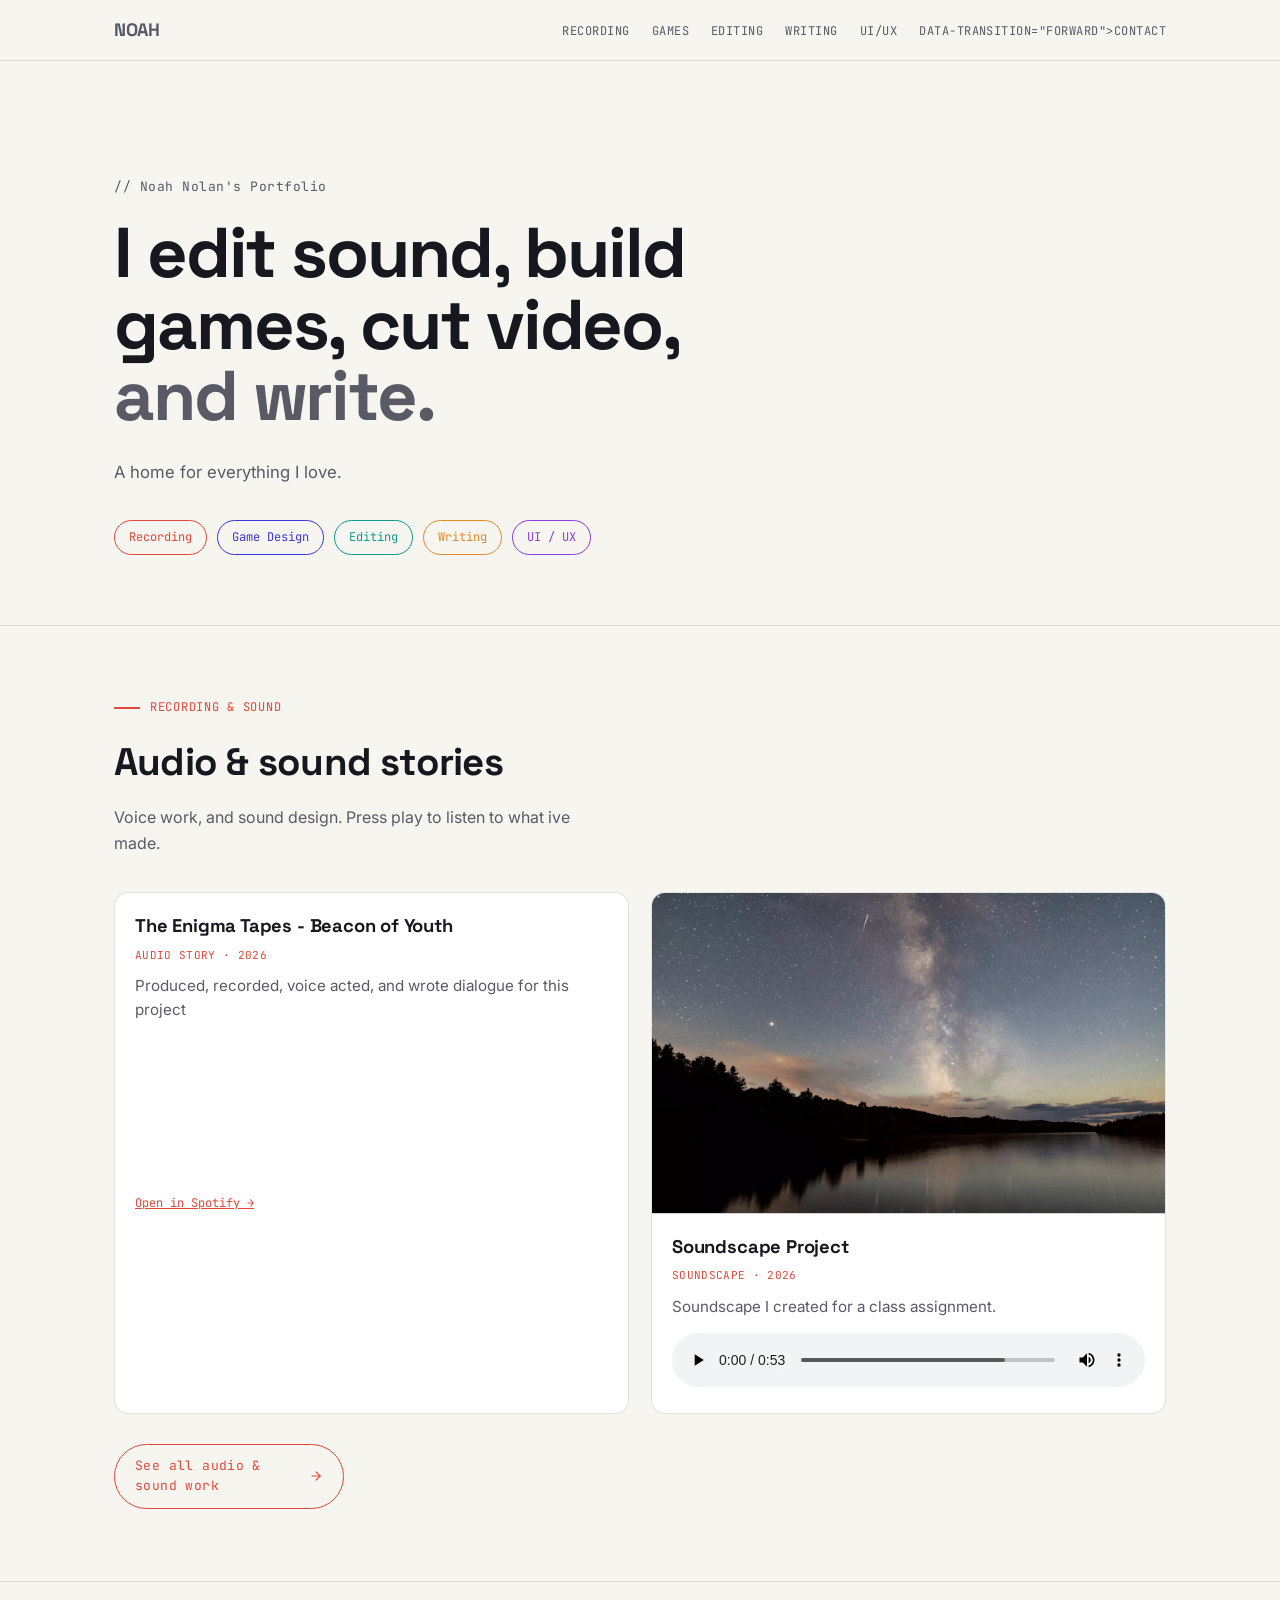
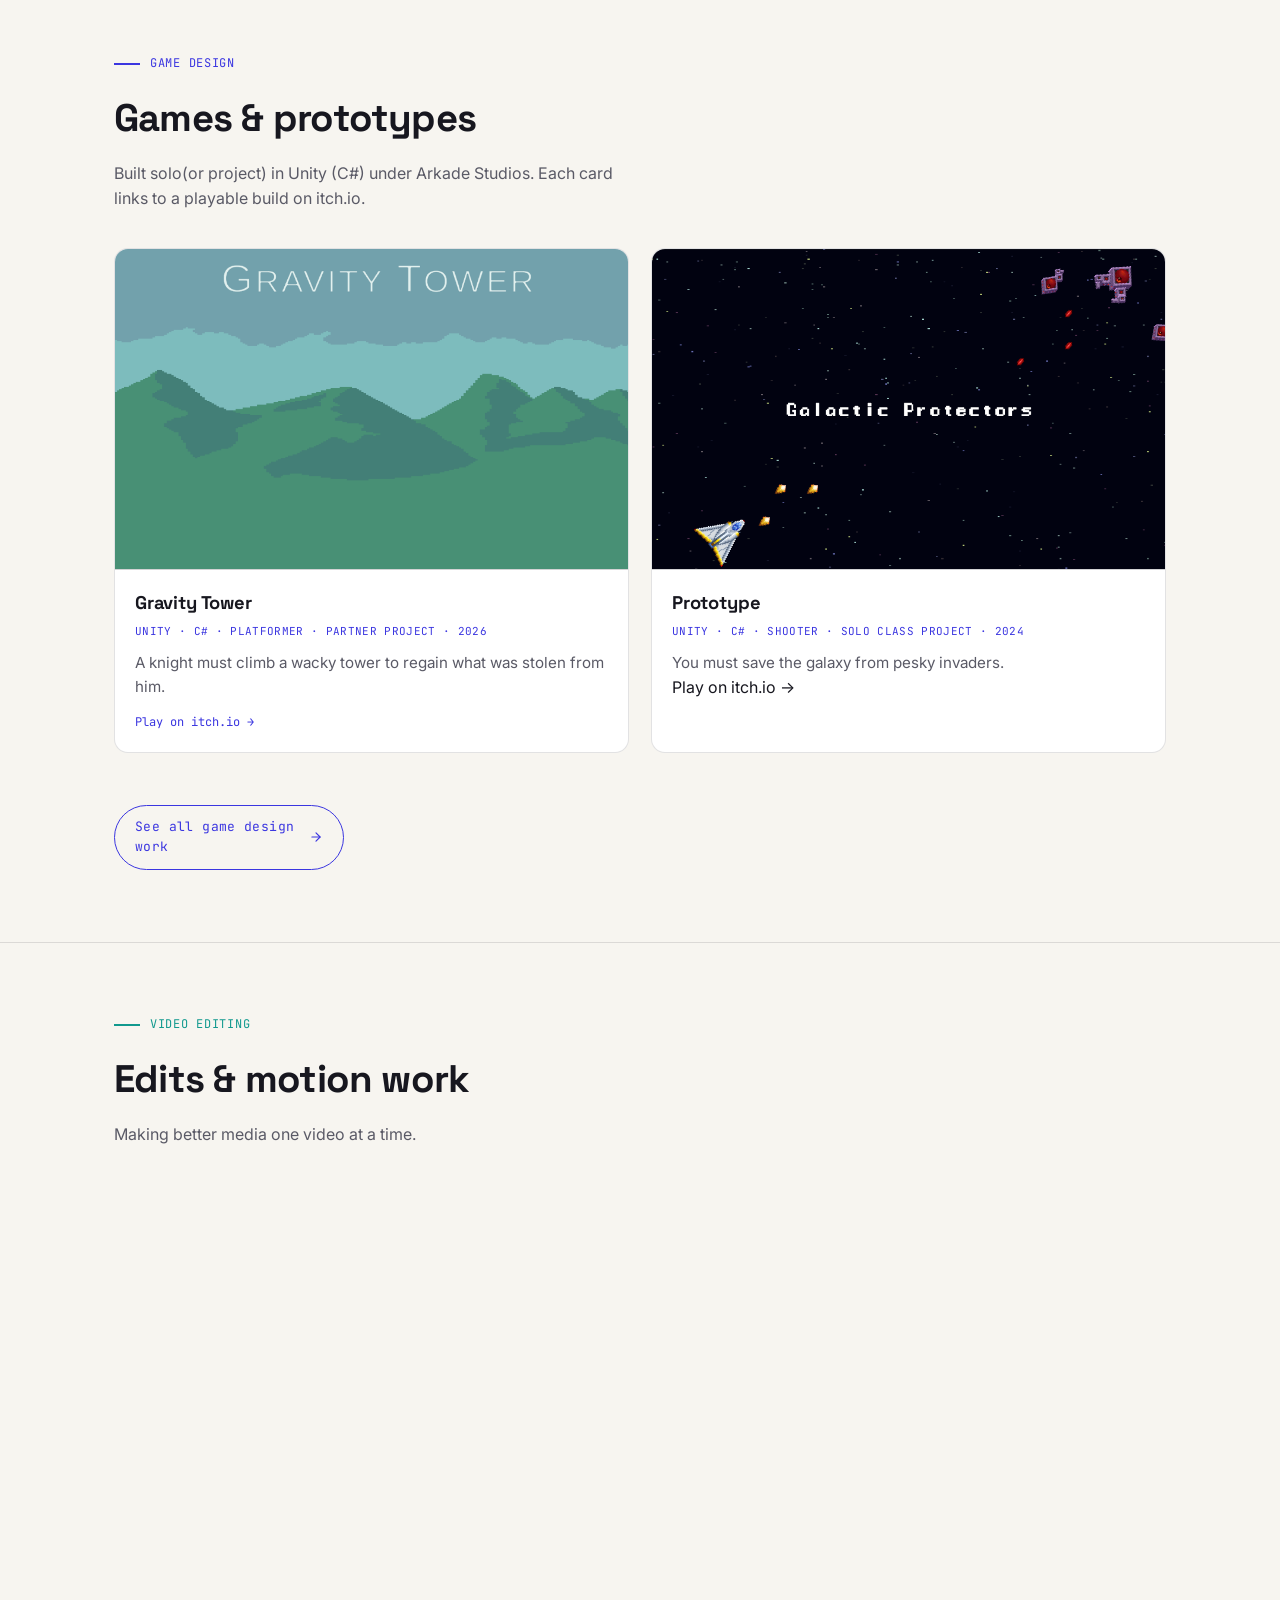
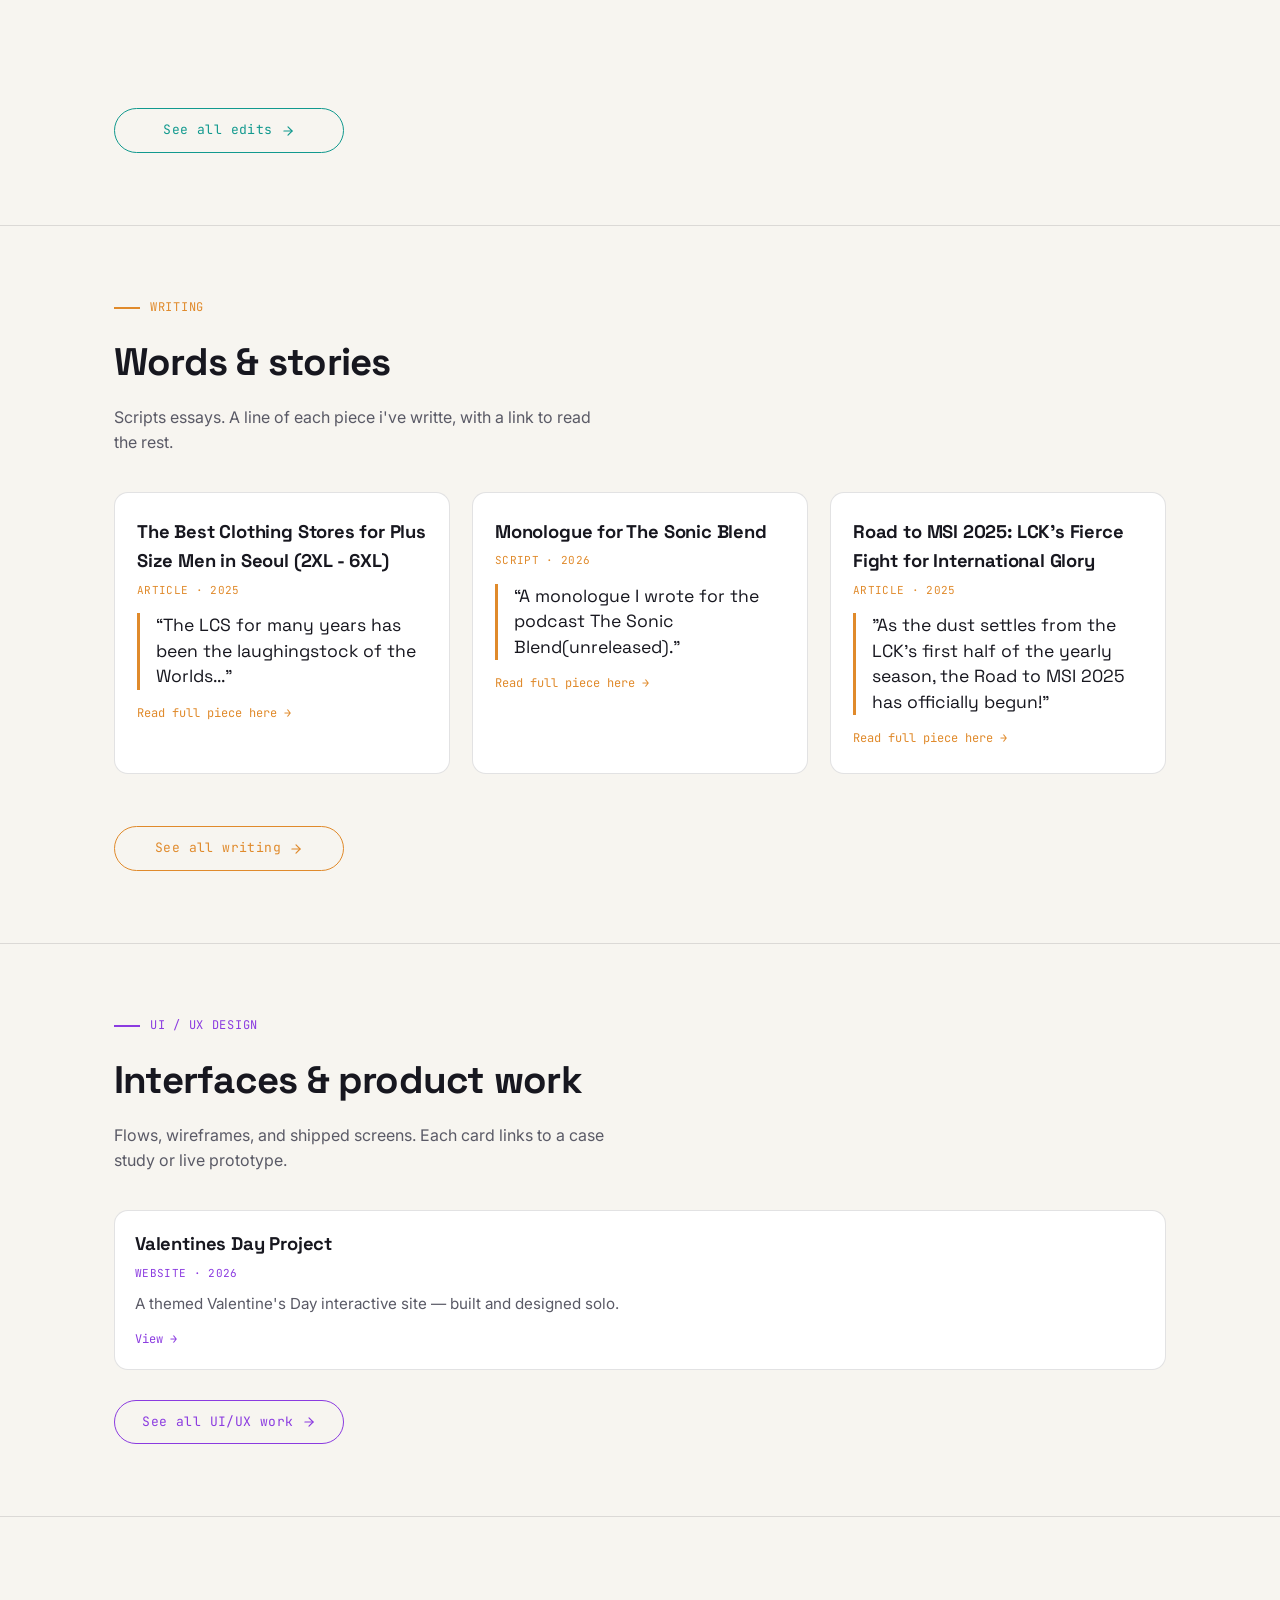
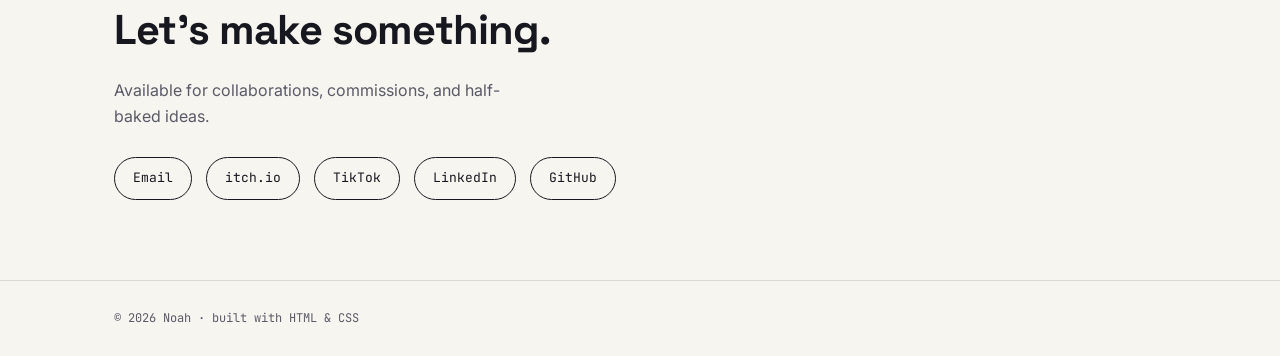
==== index.html @ cc94a180 "Added a contact page" ====
<!DOCTYPE html>
<html lang="en">
<head>
<meta charset="UTF-8">
<meta name="viewport" content="width=device-width, initial-scale=1.0">
<title>Noah — Designer, Game Maker, Editor, Sound, Writer</title>

<link rel="preconnect" href="https://fonts.googleapis.com">
<link rel="preconnect" href="https://fonts.gstatic.com" crossorigin>
<link href="https://fonts.googleapis.com/css2?family=Space+Grotesk:wght@400;500;700&family=Inter:wght@400;500&family=JetBrains+Mono:wght@500&display=swap" rel="stylesheet">
<link rel="stylesheet" href="style.css">
<script src="script.js" defer></script>
</head>

<body>
<script>(function(){var d=sessionStorage.getItem('pt-direction');if(d){document.body.classList.add(d==='back'?'pt-enter-back':'pt-enter-forward');sessionStorage.removeItem('pt-direction');}})();</script>

<!-- ========================== NAV ========================== -->
<nav class="nav">
  <div class="wrap">
    <a href="index.html" class="brand">Noah</a>
    <ul>
      <li><a href="recording.html" data-transition="forward">Recording</a></li>
      <li><a href="games.html" data-transition="forward">Games</a></li>
      <li><a href="editing.html" data-transition="forward">Editing</a></li>
      <li><a href="writing.html" data-transition="forward">Writing</a></li>
      <li><a href="ux.html" data-transition="forward">UI/UX</a></li>
      <li><a href="#contact">data-transition="forward">Contact</a></li>
    </ul>
  </div>
</nav>

<!-- ========================== HERO ========================= -->
<header class="hero">
  <div class="wrap">
    <p class="label">// Noah Nolan's Portfolio </p>
    <h1>I edit sound, build games, cut video, <em>and write.</em></h1>
    <p>A home for everything I love.</p>
    <div class="tags">
  <a href="#rec" class="tag rec">Recording</a>
  <a href="#game" class="tag game">Game Design</a>
  <a href="#edit" class="tag edit">Editing</a>
  <a href="#write" class="tag write">Writing</a>
  <a href="#ux" class="tag ux">UI / UX</a>
</div>
  </div>
</header>

<main>
<!-- ===================== RECORDING ===================== -->
<section id="rec" class="section" style="--c:var(--c-rec)">
  <div class="wrap">
    <p class="eyebrow">Recording &amp; Sound</p>
    <h2>Audio &amp; sound stories</h2>
    <p class="intro">Voice work, and sound design. Press play to listen to what ive made.</p>

    <div class="grid two">
      <article class="card reveal">
        <div class="body">
          <h3>The Enigma Tapes - Beacon of Youth</h3>
          <p class="meta">AUDIO STORY · 2026</p>
          <p>Produced, recorded, voice acted, and wrote dialogue for this project</p>
          <iframe data-testid="embed-iframe" style="border-radius:12px" src="https://open.spotify.com/embed/episode/4Nuqy9Sj71eMla3OpDoeM7?utm_source=generator&t=0&si=b041e6250330467c" width="100%" height="152" frameBorder="0" allowfullscreen="" allow="autoplay; clipboard-write; encrypted-media; fullscreen; picture-in-picture" loading="lazy"></iframe>
          <p style="margin-top:8px">
            <a href="https://open.spotify.com/episode/4Nuqy9Sj71eMla3OpDoeM7" target="_blank" style="font-family:var(--font-mono);font-size:12px;color:var(--c)">
              Open in Spotify →
            </a>
          </p>
        </div>
      </article>

      <article class="card reveal">
        <img class="thumb" src="Soundscape image.png">
        <div class="body">
          <h3>Soundscape Project</h3>
          <p class="meta">SOUNDSCAPE · 2026</p>
          <p>Soundscape I created for a class assignment.</p>
          <audio controls src="SoundScape Project.mp3">Your browser doesn't support audio.</audio>
        </div>
      </article>
    </div>

    <a href="recording.html" class="see-all" data-transition="forward">
      See all audio &amp; sound work
      <svg viewBox="0 0 24 24" fill="none" stroke="currentColor" stroke-width="2" stroke-linecap="round" stroke-linejoin="round"><line x1="5" y1="12" x2="19" y2="12"/><polyline points="12 5 19 12 12 19"/></svg>
    </a>
  </div>
</section>

<!-- ===================== GAME DESIGN ===================== -->
<section id="game" class="section" style="--c:var(--c-game)">
  <div class="wrap">
    <p class="eyebrow">Game Design</p>
    <h2>Games &amp; prototypes</h2>
    <p class="intro">Built solo(or project) in Unity (C#) under Arkade Studios. Each card links to a playable build on itch.io.</p>
    
 <div class="grid two">
      <article class="card reveal">
        <img class="thumb" src="Gravity tower icon.png">
        <div class="body">
          <h3>Gravity Tower</h3>
          <p class="meta">UNITY · C# · PLATFORMER · PARTNER PROJECT · 2026</p>
          <p>A knight must climb a wacky tower to regain what was stolen from him.</p>
          <div class="links">
            <a href="https://mr-ominous.itch.io/fgp-draft">Play on itch.io →</a></div>
        </div>
      </article>

      <article class="card reveal">
        <img class="thumb" src="Galactic Protector icon.png" alt="Cover art for the game">
        <div class="body">
          <h3>Prototype</h3>
          <p class="meta">UNITY · C# · SHOOTER · SOLO CLASS PROJECT · 2024</p>
          <p>You must save the galaxy from pesky invaders.</p>
          <div class="https://noah-nolan.itch.io/galactic-protectors">Play on itch.io →</a></div>
        </div>
      </article>

    <a href="games.html" class="see-all" data-transition="forward">
      See all game design work
      <svg viewBox="0 0 24 24" fill="none" stroke="currentColor" stroke-width="2" stroke-linecap="round" stroke-linejoin="round"><line x1="5" y1="12" x2="19" y2="12"/><polyline points="12 5 19 12 12 19"/></svg>
    </a>
  </div>
</section>

<!-- ===================== EDITING ===================== -->
<section id="edit" class="section" style="--c:var(--c-edit)">
  <div class="wrap">
    <p class="eyebrow">Video Editing</p>
    <h2>Edits &amp; motion work</h2>
    <p class="intro">Making better media one video at a time.</p>

    <div class="grid two">
      <article class="card reveal">
        <div class="embed">
          <iframe src="https://www.youtube.com/embed/BAG2I9hgWzo" title="YouTube video player" allow="accelerometer; autoplay; clipboard-write; encrypted-media; gyroscope; picture-in-picture; web-share" allowfullscreen></iframe>
        </div>
        <div class="body">
          <h3>DS344 Final Group Assignment</h3>
          <p class="meta">YOUTUBE · PREMIERE PRO · 2026</p>
          <p>Context: Final project for DS344 at MSU. This was a group project to take a silent film and give it audio. I was responsible with producing the last minute of our 3 minute film.</p>
          <p style="margin-top:8px">
            <a href="https://www.youtube.com/watch?v=BAG2I9hgWzo" target="_blank" style="font-family:var(--font-mono);font-size:12px;color:var(--c)">
              Watch on YouTube →
            </a>
          </p>
        </div>
      </article>

      <article class="card reveal">
        <div class="embed">
          <iframe src="https://www.youtube.com/embed/dOMQzGt8E-w" title="YouTube video player" allow="accelerometer; autoplay; clipboard-write; encrypted-media; gyroscope; picture-in-picture; web-share" allowfullscreen></iframe>
        </div>
        <div class="body">
          <h3>daebak box apology video</h3>
          <p class="meta">YOUTUBE · PREMIERE PRO · 2026</p>
          <p>Context: Producer, script writer, videographer, and editor.</p>
          <p style="margin-top:8px">
            <a href="https://www.youtube.com/watch?v=dOMQzGt8E-w" target="_blank" style="font-family:var(--font-mono);font-size:12px;color:var(--c)">
              Watch on YouTube →
            </a>
          </p>
        </div>
      </article>
    </div>

    <a href="editing.html" class="see-all" data-transition="forward">
      See all edits
      <svg viewBox="0 0 24 24" fill="none" stroke="currentColor" stroke-width="2" stroke-linecap="round" stroke-linejoin="round"><line x1="5" y1="12" x2="19" y2="12"/><polyline points="12 5 19 12 12 19"/></svg>
    </a>
  </div>
</section>

<!-- ===================== WRITING ===================== -->
<section id="write" class="section" style="--c:var(--c-write)">
  <div class="wrap">
    <p class="eyebrow">Writing</p>
    <h2>Words &amp; stories</h2>
    <p class="intro">Scripts essays. A line of each piece i've writte, with a link to read the rest.</p>

    <div class="grid three">

      <article class="card text reveal">
        <div class="body">
          <h3>The Best Clothing Stores for Plus Size Men in Seoul (2XL - 6XL)  </h3>
          <p class="meta">ARTICLE · 2025</p>
          <blockquote>“The LCS for many years has been the laughingstock of the Worlds...”</blockquote>
          <div class="links"><a href="https://daebak.co/en-au/blogs/daebak-daily/the-best-clothing-stores-for-plus-size-men-in-seoul-4819">Read full piece here →</a></div>
        </div>
      </article>

      <article class="card text reveal">
        <div class="body">
          <h3>Monologue for The Sonic Blend </h3>
          <p class="meta">SCRIPT · 2026</p>
          <blockquote>“A monologue I wrote for the podcast The Sonic Blend(unreleased).”</blockquote>
          <div class="links"><a href="https://docs.google.com/document/d/1bTUJh4YaFbLmvc2mxQEZ83bfXLcKBRFVlJoMS383Y_I/edit?usp=sharing">Read full piece here →</a></div>
        </div>
      </article>

      <article class="card text reveal">
  <div class="body">
    <h3>Road to MSI 2025: LCK's Fierce Fight for International Glory</h3>
    <p class="meta">ARTICLE · 2025</p>
    <blockquote>"As the dust settles from the LCK's first half of the yearly season, the Road to MSI 2025 has officially begun!"</blockquote>
    <div class="links"><a href="road-to-msi-2025-part1.pdf" target="_blank">Read full piece here →</a></div>
  </div>
</article>

    <a href="writing.html" class="see-all" data-transition="forward">
      See all writing
      <svg viewBox="0 0 24 24" fill="none" stroke="currentColor" stroke-width="2" stroke-linecap="round" stroke-linejoin="round"><line x1="5" y1="12" x2="19" y2="12"/><polyline points="12 5 19 12 12 19"/></svg>
    </a>
  </div>
</section>

<!-- ===================== UI / UX ===================== -->
<section id="ux" class="section" style="--c:var(--c-ux)">
  <div class="wrap">
    <p class="eyebrow">UI / UX Design</p>
    <h2>Interfaces &amp; product work</h2>
    <p class="intro">Flows, wireframes, and shipped screens. Each card links to a case study or live prototype.</p>

    <div class="grid one">
      <!--<article class="card reveal">
        <img class="thumb" src="https://placehold.co/600x375/3B36E0/FFFFFF?text=Project+Screenshot" alt="Screenshot of the project interface">
        <div class="body">
          <h3>Project Name</h3>
          <p class="meta">FIGMA · PROTOTYPE · 2025</p>
          <p>One or two lines on the problem and what you designed. Keep it concrete.</p>
          <div class="links">
            <a href="#">Case study →</a>
            <a href="#">Live prototype →</a>
          </div>
        </div>
      </article>-->

      <article class="card reveal">
        <!-- <img class="thumb" src="https://placehold.co/600x375/3B36E0/FFFFFF?text=Project+Screenshot" alt="Screenshot of the project interface"> -->
        <div class="body">
          <h3>Valentines Day Project</h3>
          <p class="meta">WEBSITE · 2026</p>
          <p>A themed Valentine's Day interactive site — built and designed solo.</p>
          <div class="links">
            <a href="https://noahnolan04.github.io/Valentines-Day/" target="_blank">View →</a>
          </div>
        </div>
      </article>
    </div>

    <a href="ux.html" class="see-all" data-transition="forward">
      See all UI/UX work
      <svg viewBox="0 0 24 24" fill="none" stroke="currentColor" stroke-width="2" stroke-linecap="round" stroke-linejoin="round"><line x1="5" y1="12" x2="19" y2="12"/><polyline points="12 5 19 12 12 19"/></svg>
    </a>
  </div>
</section>

</main>

<!-- ===================== CONTACT ========================== -->
<section id="contact" class="contact">
  <div class="wrap">
    <h2>Let's make something.</h2>
    <p>Available for collaborations, commissions, and half-baked ideas.</p>
    <div class="links">
      <a href="mailto:Noahnolan495@gmail.com">Email</a>
      <a href="https://noah-nolan.itch.io/">itch.io</a>
      <a href="https://www.tiktok.com/@noah_nolan0?is_from_webapp=1&sender_device=pc">TikTok</a>
      <a href="https://www.linkedin.com/in/noah-nolan-a5b2672b2/">LinkedIn</a>
      <a href="https://github.com/NoahNolan04">GitHub</a>
    </div>
  </div>
</section>

<footer>
  <div class="wrap">© 2026 Noah · built with HTML &amp; CSS</div>
</footer>

</body>
</html>
---- style.css ----
/* ============================================================
   1. DESIGN TOKENS
   Change colors/fonts here and the whole site updates.
   Each discipline has its own accent so sections stay
   visually distinct as you scroll.
   ============================================================ */
:root{
  --paper:#F7F5F0;        /* page background  */
  --ink:#17171F;          /* main text        */
  --ink-soft:#5A5A66;     /* secondary text   */
  --line:rgba(23,23,31,.12);
  --card:#FFFFFF;
  
  --c-game:#3B36E0;         /* UI / UX     – indigo */
  --c-rec:#E0483B;       /* Game design – red    */
  --c-edit:#11998E;       /* Editing     – teal   */
  --c-write:#E08A2B;        /* Recording   – amber  */
  --c-ux:#8B3BE0;      /* Writing     – violet */

  --font-display:'Space Grotesk',sans-serif;
  --font-body:'Inter',sans-serif;
  --font-mono:'JetBrains Mono',monospace;

  --max:1100px;
}

/* ============================================================
   2. BASE / RESET
   ============================================================ */
*{box-sizing:border-box;margin:0;padding:0}
html{scroll-behavior:smooth;background:var(--paper);overflow-x:hidden}
body{
  background:var(--paper);
  color:var(--ink);
  font-family:var(--font-body);
  line-height:1.6;
  -webkit-font-smoothing:antialiased;
  overflow-x:hidden;
}
a{color:inherit}
img{max-width:100%;display:block}
.wrap{max-width:var(--max);margin:0 auto;padding:0 24px}

/* ============================================================
   3. NAV
   ============================================================ */
.nav{
  position:sticky;top:0;z-index:50;
  background:rgba(247,245,240,.85);
  backdrop-filter:blur(8px);
  border-bottom:1px solid var(--line);
}
.nav .wrap{display:flex;align-items:center;justify-content:space-between;height:60px}
.nav .brand{font-family:var(--font-display);font-weight:700;font-size:18px;letter-spacing:-.02em;text-decoration:none}
.nav ul{display:flex;gap:22px;list-style:none}
.nav a{
  font-family:var(--font-mono);font-size:12px;text-transform:uppercase;
  letter-spacing:.04em;text-decoration:none;color:var(--ink-soft);
  transition:color .15s;
}
.nav a:hover{color:var(--ink)}
.nav a.active{color:var(--ink);padding-bottom:4px;border-bottom:1.5px solid var(--c,var(--ink))}
@media(max-width:720px){.nav ul{display:none}}

/* ============================================================
   4. HERO
   ============================================================ */
.hero{padding:90px 0 70px;border-bottom:1px solid var(--line)}
.hero .label{
  font-family:var(--font-mono);font-size:13px;color:var(--ink-soft);
  letter-spacing:.04em;margin-bottom:20px;
}
.hero h1{
  font-family:var(--font-display);font-weight:700;
  font-size:clamp(2.4rem,6vw,4.4rem);line-height:1.02;
  letter-spacing:-.03em;max-width:14ch;
}
.hero h1 em{font-style:normal;color:var(--ink-soft)}
.hero p{
  margin-top:26px;max-width:46ch;font-size:1.05rem;color:var(--ink-soft);
}
.tags{display:flex;flex-wrap:wrap;gap:10px;margin-top:34px}
.tag{
  font-family:var(--font-mono);font-size:12px;text-decoration:none;
  padding:7px 14px;border-radius:999px;border:1.5px solid;
  transition:transform .15s,background .15s;
}
.tag:hover{transform:translateY(-2px)}
.tag.ux{color:var(--c-ux);border-color:var(--c-ux)}
.tag.game{color:var(--c-game);border-color:var(--c-game)}
.tag.edit{color:var(--c-edit);border-color:var(--c-edit)}
.tag.rec{color:var(--c-rec);border-color:var(--c-rec)}
.tag.write{color:var(--c-write);border-color:var(--c-write)}

/* ============================================================
   5. DISCIPLINE SECTIONS
   The colored eyebrow + left rule is the through-line that
   tells each section apart. Set --c on the <section> and
   every accent below inherits it.
   ============================================================ */
.section{padding:72px 0;border-bottom:1px solid var(--line)}
.section .eyebrow{
  font-family:var(--font-mono);font-size:12px;letter-spacing:.06em;
  text-transform:uppercase;color:var(--c);
  display:flex;align-items:center;gap:10px;margin-bottom:14px;
}
.section .eyebrow::before{
  content:"";width:26px;height:2px;background:var(--c);display:inline-block;
}
.section h2{
  font-family:var(--font-display);font-weight:700;
  font-size:clamp(1.7rem,3.5vw,2.4rem);letter-spacing:-.02em;
}
.section .intro{max-width:50ch;margin-top:12px;color:var(--ink-soft)}

/* card grids */
.grid{display:grid;gap:22px;margin-top:36px}
.grid.two{grid-template-columns:repeat(2,1fr)}
.grid.three{grid-template-columns:repeat(3,1fr)}
@media(max-width:760px){.grid.two,.grid.three{grid-template-columns:1fr}}

/* base card */
.card{
  background:var(--card);border:1px solid var(--line);border-radius:14px;
  overflow:hidden;transition:transform .18s,box-shadow .18s;
}
.card:hover{transform:translateY(-4px);box-shadow:0 14px 30px rgba(23,23,31,.10)}
.card .thumb{aspect-ratio:16/10;background:#eee;border-bottom:1px solid var(--line);object-fit:cover;width:100%}
.card .body{padding:18px 20px}
.card h3{font-family:var(--font-display);font-size:1.15rem;letter-spacing:-.01em}
.card .meta{font-family:var(--font-mono);font-size:11px;color:var(--c);margin-top:6px;letter-spacing:.03em}
.card p{font-size:.95rem;color:var(--ink-soft);margin-top:10px}
.card .links{margin-top:14px;display:flex;gap:16px}
.card .links a{
  font-family:var(--font-mono);font-size:12px;text-decoration:none;color:var(--c);
  border-bottom:1.5px solid transparent;transition:border-color .15s;
}
.card .links a:hover{border-color:var(--c)}

/* responsive video / iframe embed */
.embed{position:relative;width:100%;aspect-ratio:16/9;background:#000;border-bottom:1px solid var(--line)}
.embed iframe{position:absolute;inset:0;width:100%;height:100%;border:0}

/* audio card */
.card audio{width:100%;margin-top:14px}

/* writing card (text-led, no thumb) */
.card.text .body{padding:24px 22px}
.card.text blockquote{
  font-family:var(--font-display);font-weight:400;font-size:1.1rem;
  line-height:1.45;color:var(--ink);border-left:3px solid var(--c);
  padding-left:16px;margin:14px 0;
}

/* ============================================================
   6. CONTACT / FOOTER
   ============================================================ */
.contact{padding:80px 0}
.contact h2{font-family:var(--font-display);font-size:clamp(1.8rem,4vw,2.6rem);letter-spacing:-.02em}
.contact p{color:var(--ink-soft);margin-top:14px;max-width:42ch}
.contact .links{margin-top:28px;display:flex;flex-wrap:wrap;gap:14px}
.contact .links a{
  font-family:var(--font-mono);font-size:13px;text-decoration:none;
  padding:10px 18px;border:1.5px solid var(--ink);border-radius:999px;
  transition:background .15s,color .15s;
}
.contact .links a:hover{background:var(--ink);color:var(--paper)}
footer{border-top:1px solid var(--line);padding:28px 0;font-family:var(--font-mono);font-size:12px;color:var(--ink-soft)}

/* keyboard focus + reduced motion (accessibility floor) */
a:focus-visible,button:focus-visible{outline:2px solid var(--c-ux);outline-offset:3px}
@media(prefers-reduced-motion:reduce){
  *{transition:none!important;scroll-behavior:auto!important}
}

/* ============================================================
   7. PAGE TRANSITIONS
   Directional slide system for multi-page navigation, driven
   by script.js. 'forward' = moving deeper into a section
   (slides left). 'back' = returning toward home (slides right).
   The *-enter-* classes have NO transition of their own — they
   are the instant "starting position" set before first paint.
   pt-enter-active is what carries the animated transition.
   ============================================================ */
body.pt-enter-forward{transform:translateX(5%);opacity:0}
body.pt-enter-back{transform:translateX(-5%);opacity:0}
body.pt-enter-active{
  transform:translateX(0);opacity:1;
  transition:transform .6s cubic-bezier(.16,1,.3,1), opacity .5s ease;
}
body.pt-exit-forward{
  transform:translateX(-5%);opacity:0;
  transition:transform .48s cubic-bezier(.65,0,.35,1), opacity .4s ease;
}
body.pt-exit-back{
  transform:translateX(5%);opacity:0;
  transition:transform .48s cubic-bezier(.65,0,.35,1), opacity .4s ease;
}

/* ============================================================
   8. SCROLL REVEAL
   Applied to .reveal elements (cards). script.js toggles
   .is-visible via IntersectionObserver as each scrolls in.
   Staggered via nth-child delay so grids feel choreographed.
   ============================================================ */
.reveal{opacity:0;transform:translateY(26px);transition:opacity .7s cubic-bezier(.16,1,.3,1),transform .7s cubic-bezier(.16,1,.3,1)}
.reveal.is-visible{opacity:1;transform:translateY(0)}
.grid .reveal:nth-child(1){transition-delay:.04s}
.grid .reveal:nth-child(2){transition-delay:.11s}
.grid .reveal:nth-child(3){transition-delay:.18s}
.grid .reveal:nth-child(4){transition-delay:.25s}
.grid .reveal:nth-child(5){transition-delay:.32s}
.grid .reveal:nth-child(6){transition-delay:.39s}

/* ============================================================
   9. SEE ALL BUTTON + BACK LINK + SUBPAGE HEADER
   ============================================================ */
.see-all{
  display:inline-flex;align-items:center;justify-content:center;gap:8px;margin-top:30px;
  font-family:var(--font-mono);font-size:13px;letter-spacing:.03em;
  text-decoration:none;color:var(--c);padding:11px 20px;
  border:1.5px solid var(--c);border-radius:999px;
  transition:background .2s,color .2s,transform .2s;
  width:230px;
}
.see-all svg{width:14px;height:14px;transition:transform .2s;flex-shrink:0}
.see-all:hover{background:var(--c);color:#fff;transform:translateX(3px)}
.see-all:hover svg{transform:translateX(3px)}

.back-link{
  display:inline-flex;align-items:center;gap:6px;margin-bottom:18px;
  font-family:var(--font-mono);font-size:12px;color:var(--ink-soft);
  text-decoration:none;transition:color .15s,transform .15s;
}
.back-link:hover{color:var(--c);transform:translateX(-3px)}

.page-header{padding-top:56px}

/* new-feature motion opt-out */
@media(prefers-reduced-motion:reduce){
  body.pt-enter-forward,body.pt-enter-back,body.pt-exit-forward,body.pt-exit-back{transition:none!important;transform:none!important;opacity:1!important}
  .reveal{opacity:1!important;transform:none!important;transition:none!important}
}
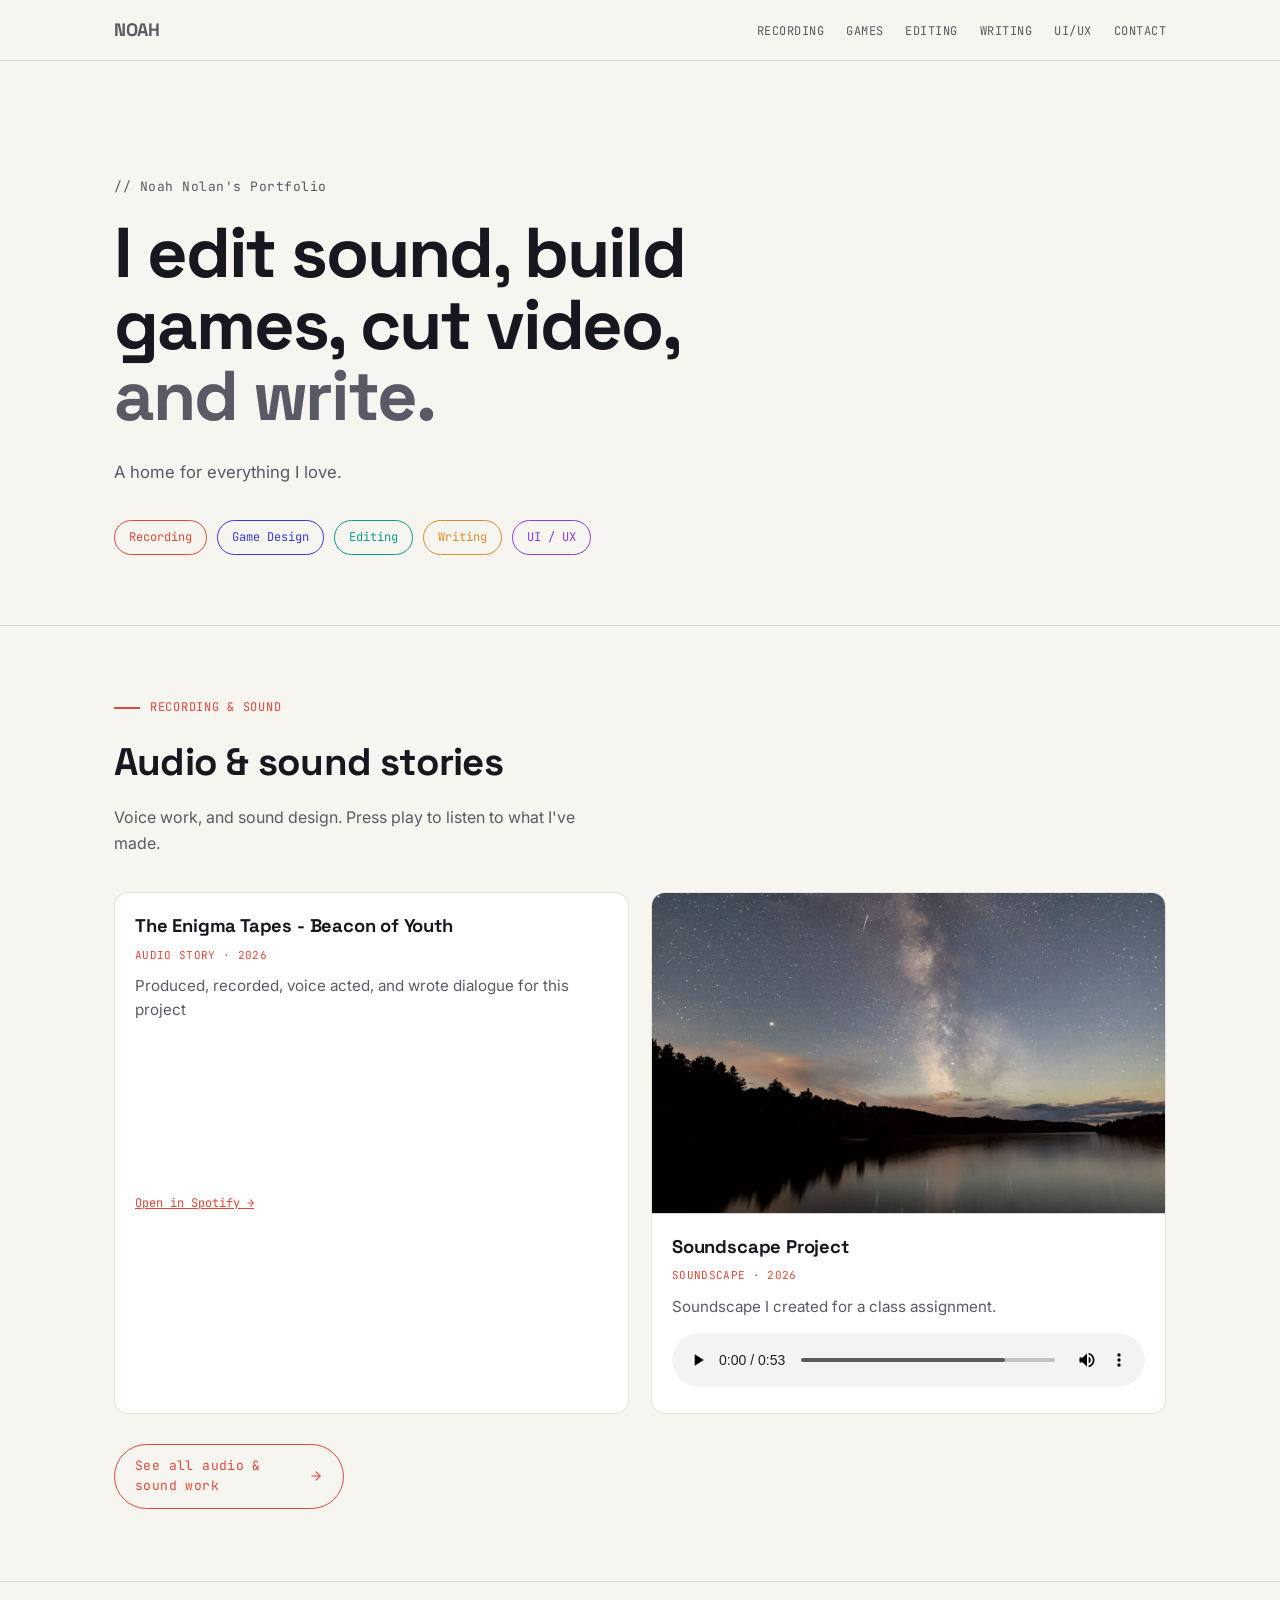
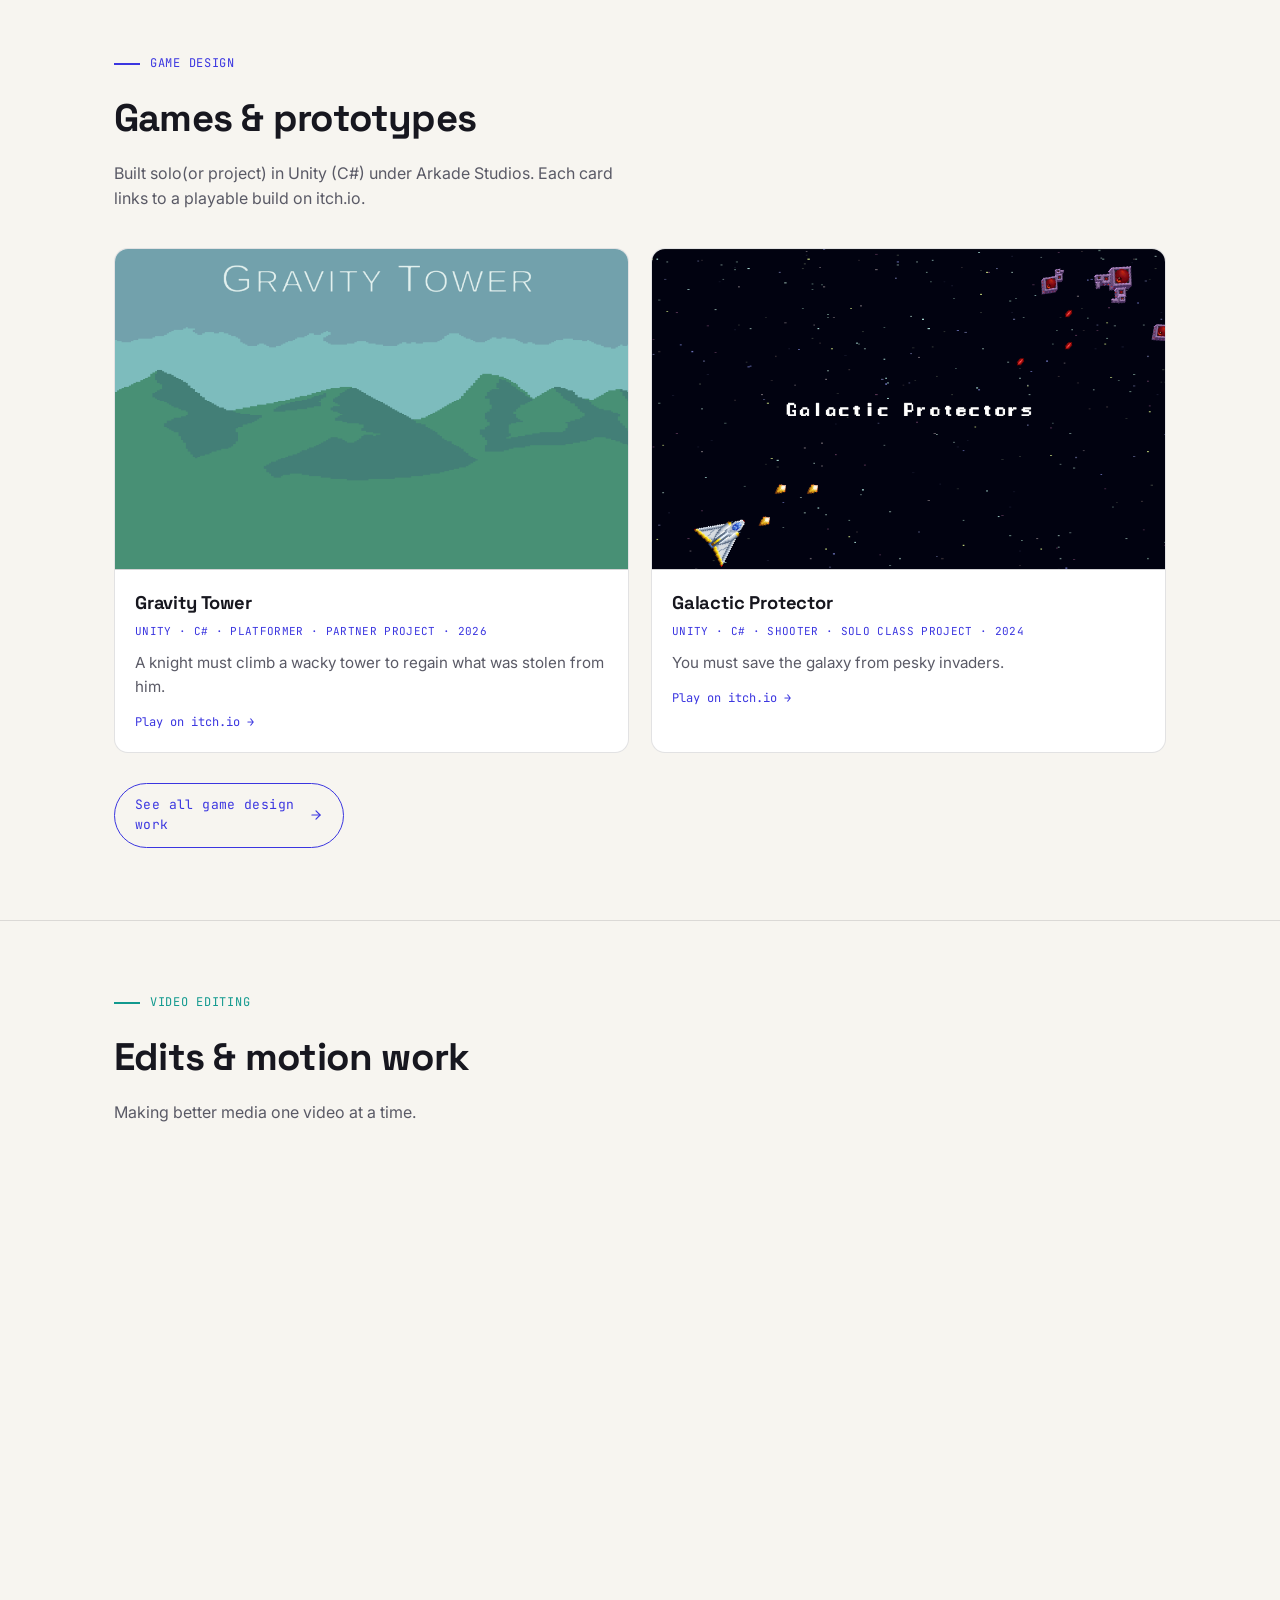
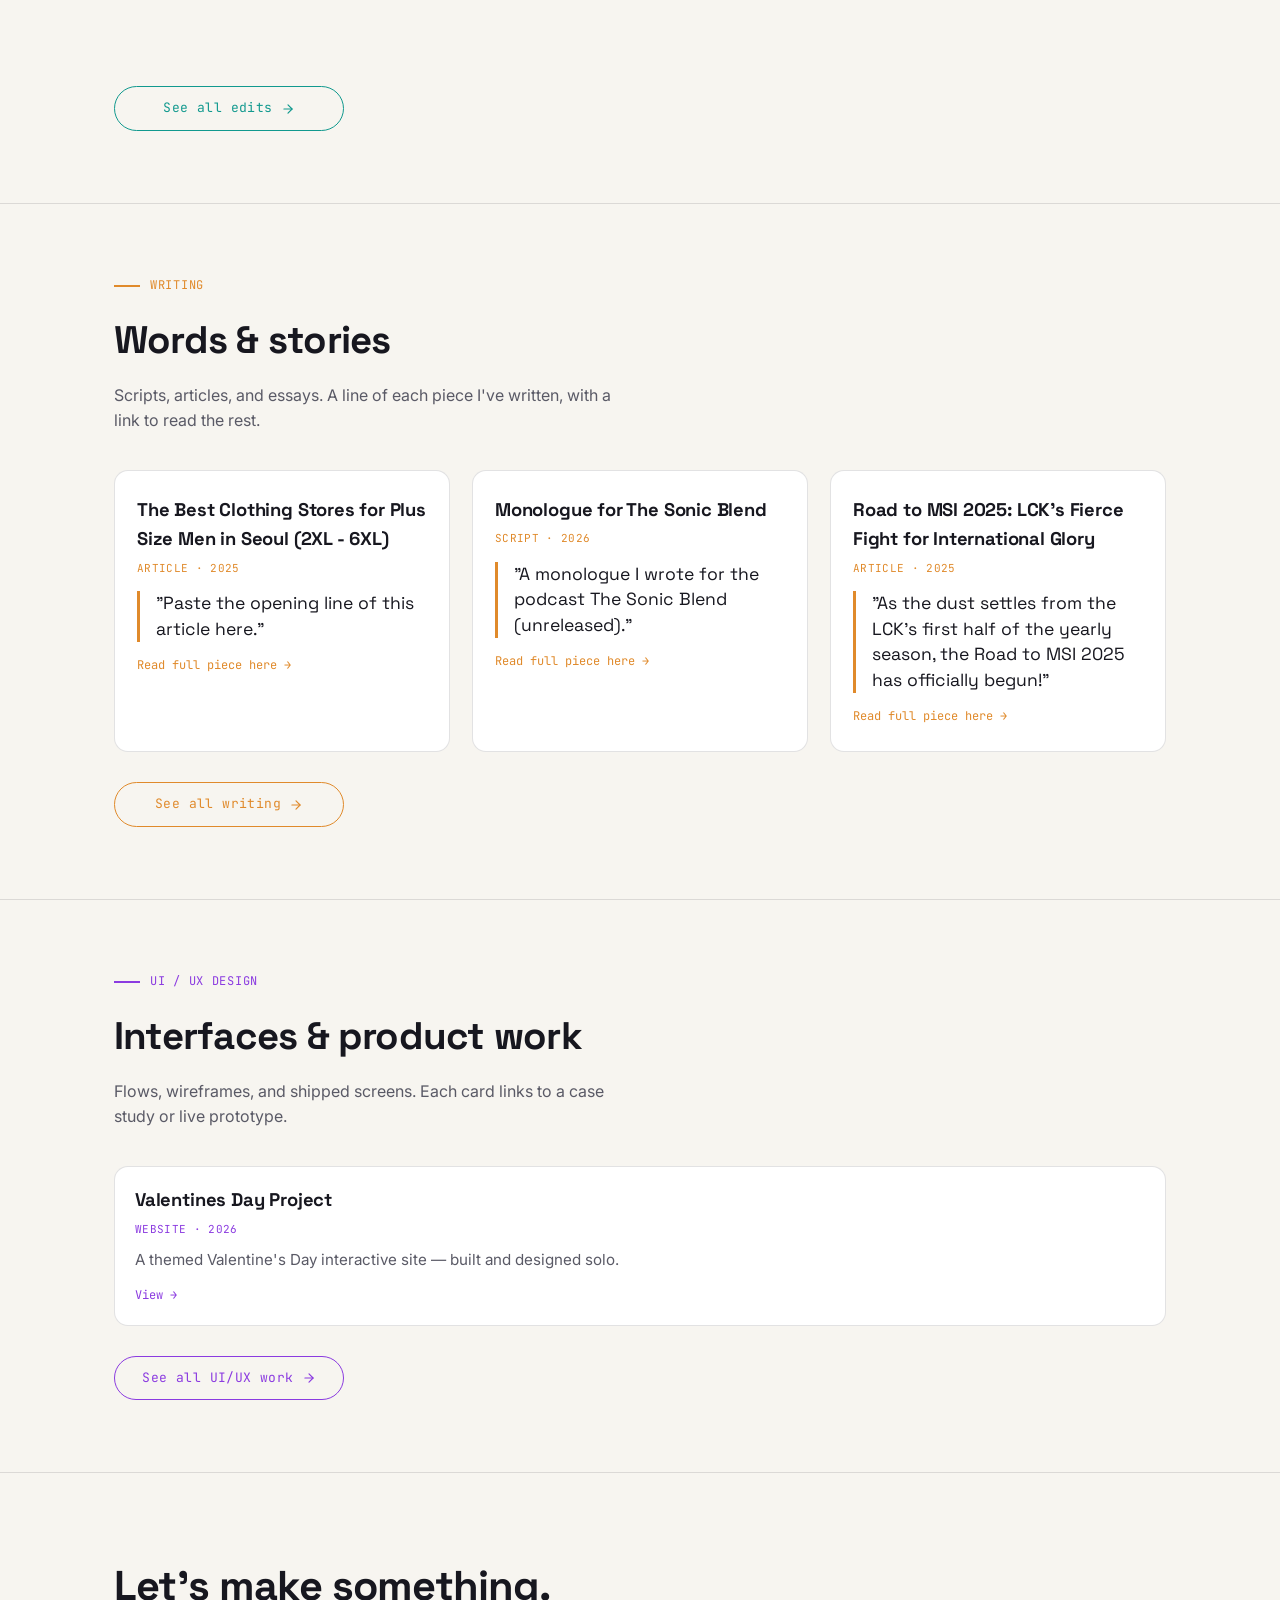
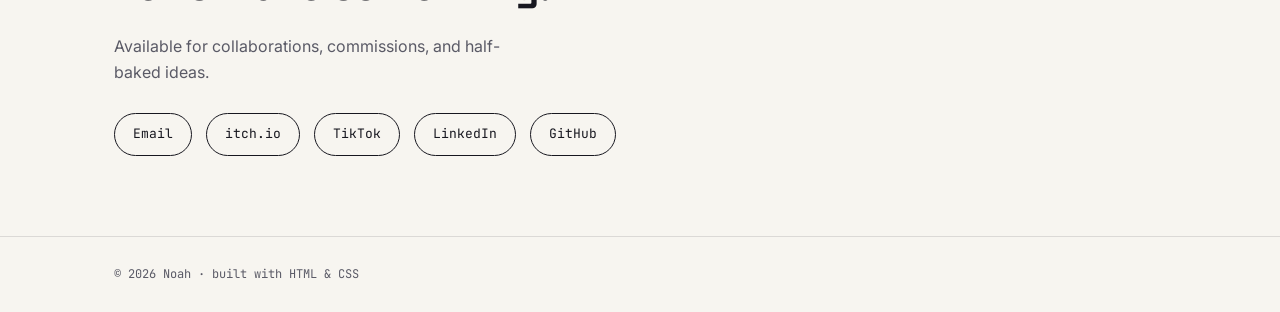
==== commit 5fda6f9e: "Update index.html" ====
--- a/index.html
+++ b/index.html
@@ -25,7 +25,7 @@
       <li><a href="editing.html" data-transition="forward">Editing</a></li>
       <li><a href="writing.html" data-transition="forward">Writing</a></li>
       <li><a href="ux.html" data-transition="forward">UI/UX</a></li>
-      <li><a href="#contact">data-transition="forward">Contact</a></li>
+      <li><a href="contact.html" data-transition="forward">Contact</a></li>
     </ul>
   </div>
 </nav>
@@ -52,7 +52,7 @@
   <div class="wrap">
     <p class="eyebrow">Recording &amp; Sound</p>
     <h2>Audio &amp; sound stories</h2>
-    <p class="intro">Voice work, and sound design. Press play to listen to what ive made.</p>
+    <p class="intro">Voice work, and sound design. Press play to listen to what I've made.</p>
 
     <div class="grid two">
       <article class="card reveal">
@@ -93,8 +93,8 @@
     <p class="eyebrow">Game Design</p>
     <h2>Games &amp; prototypes</h2>
     <p class="intro">Built solo(or project) in Unity (C#) under Arkade Studios. Each card links to a playable build on itch.io.</p>
-    
- <div class="grid two">
+
+    <div class="grid two">
       <article class="card reveal">
         <img class="thumb" src="Gravity tower icon.png">
         <div class="body">
@@ -109,12 +109,15 @@
       <article class="card reveal">
         <img class="thumb" src="Galactic Protector icon.png" alt="Cover art for the game">
         <div class="body">
-          <h3>Prototype</h3>
+          <h3>Galactic Protector</h3>
           <p class="meta">UNITY · C# · SHOOTER · SOLO CLASS PROJECT · 2024</p>
           <p>You must save the galaxy from pesky invaders.</p>
-          <div class="https://noah-nolan.itch.io/galactic-protectors">Play on itch.io →</a></div>
-        </div>
-      </article>
+          <div class="links">
+            <a href="https://noah-nolan.itch.io/galactic-protectors">Play on itch.io →</a>
+          </div>
+        </div>
+      </article>
+    </div>
 
     <a href="games.html" class="see-all" data-transition="forward">
       See all game design work
@@ -152,7 +155,7 @@
           <iframe src="https://www.youtube.com/embed/dOMQzGt8E-w" title="YouTube video player" allow="accelerometer; autoplay; clipboard-write; encrypted-media; gyroscope; picture-in-picture; web-share" allowfullscreen></iframe>
         </div>
         <div class="body">
-          <h3>daebak box apology video</h3>
+          <h3>Daebak Box Apology Video</h3>
           <p class="meta">YOUTUBE · PREMIERE PRO · 2026</p>
           <p>Context: Producer, script writer, videographer, and editor.</p>
           <p style="margin-top:8px">
@@ -176,36 +179,39 @@
   <div class="wrap">
     <p class="eyebrow">Writing</p>
     <h2>Words &amp; stories</h2>
-    <p class="intro">Scripts essays. A line of each piece i've writte, with a link to read the rest.</p>
+    <p class="intro">Scripts, articles, and essays. A line of each piece I've written, with a link to read the rest.</p>
 
     <div class="grid three">
 
       <article class="card text reveal">
         <div class="body">
-          <h3>The Best Clothing Stores for Plus Size Men in Seoul (2XL - 6XL)  </h3>
+          <h3>The Best Clothing Stores for Plus Size Men in Seoul (2XL - 6XL)</h3>
           <p class="meta">ARTICLE · 2025</p>
-          <blockquote>“The LCS for many years has been the laughingstock of the Worlds...”</blockquote>
-          <div class="links"><a href="https://daebak.co/en-au/blogs/daebak-daily/the-best-clothing-stores-for-plus-size-men-in-seoul-4819">Read full piece here →</a></div>
+          <!-- TODO: replace the placeholder below with the real opening line from your daebak.co article -->
+          <blockquote>"Paste the opening line of this article here."</blockquote>
+          <div class="links"><a href="https://daebak.co/en-au/blogs/daebak-daily/the-best-clothing-stores-for-plus-size-men-in-seoul-4819" target="_blank">Read full piece here →</a></div>
         </div>
       </article>
 
       <article class="card text reveal">
         <div class="body">
-          <h3>Monologue for The Sonic Blend </h3>
+          <h3>Monologue for The Sonic Blend</h3>
           <p class="meta">SCRIPT · 2026</p>
-          <blockquote>“A monologue I wrote for the podcast The Sonic Blend(unreleased).”</blockquote>
-          <div class="links"><a href="https://docs.google.com/document/d/1bTUJh4YaFbLmvc2mxQEZ83bfXLcKBRFVlJoMS383Y_I/edit?usp=sharing">Read full piece here →</a></div>
+          <blockquote>"A monologue I wrote for the podcast The Sonic Blend (unreleased)."</blockquote>
+          <div class="links"><a href="https://docs.google.com/document/d/1bTUJh4YaFbLmvc2mxQEZ83bfXLcKBRFVlJoMS383Y_I/edit?usp=sharing" target="_blank">Read full piece here →</a></div>
         </div>
       </article>
 
       <article class="card text reveal">
-  <div class="body">
-    <h3>Road to MSI 2025: LCK's Fierce Fight for International Glory</h3>
-    <p class="meta">ARTICLE · 2025</p>
-    <blockquote>"As the dust settles from the LCK's first half of the yearly season, the Road to MSI 2025 has officially begun!"</blockquote>
-    <div class="links"><a href="road-to-msi-2025-part1.pdf" target="_blank">Read full piece here →</a></div>
-  </div>
-</article>
+        <div class="body">
+          <h3>Road to MSI 2025: LCK's Fierce Fight for International Glory</h3>
+          <p class="meta">ARTICLE · 2025</p>
+          <blockquote>"As the dust settles from the LCK's first half of the yearly season, the Road to MSI 2025 has officially begun!"</blockquote>
+          <div class="links"><a href="road-to-msi-2025-part1.pdf" target="_blank">Read full piece here →</a></div>
+        </div>
+      </article>
+
+    </div>
 
     <a href="writing.html" class="see-all" data-transition="forward">
       See all writing
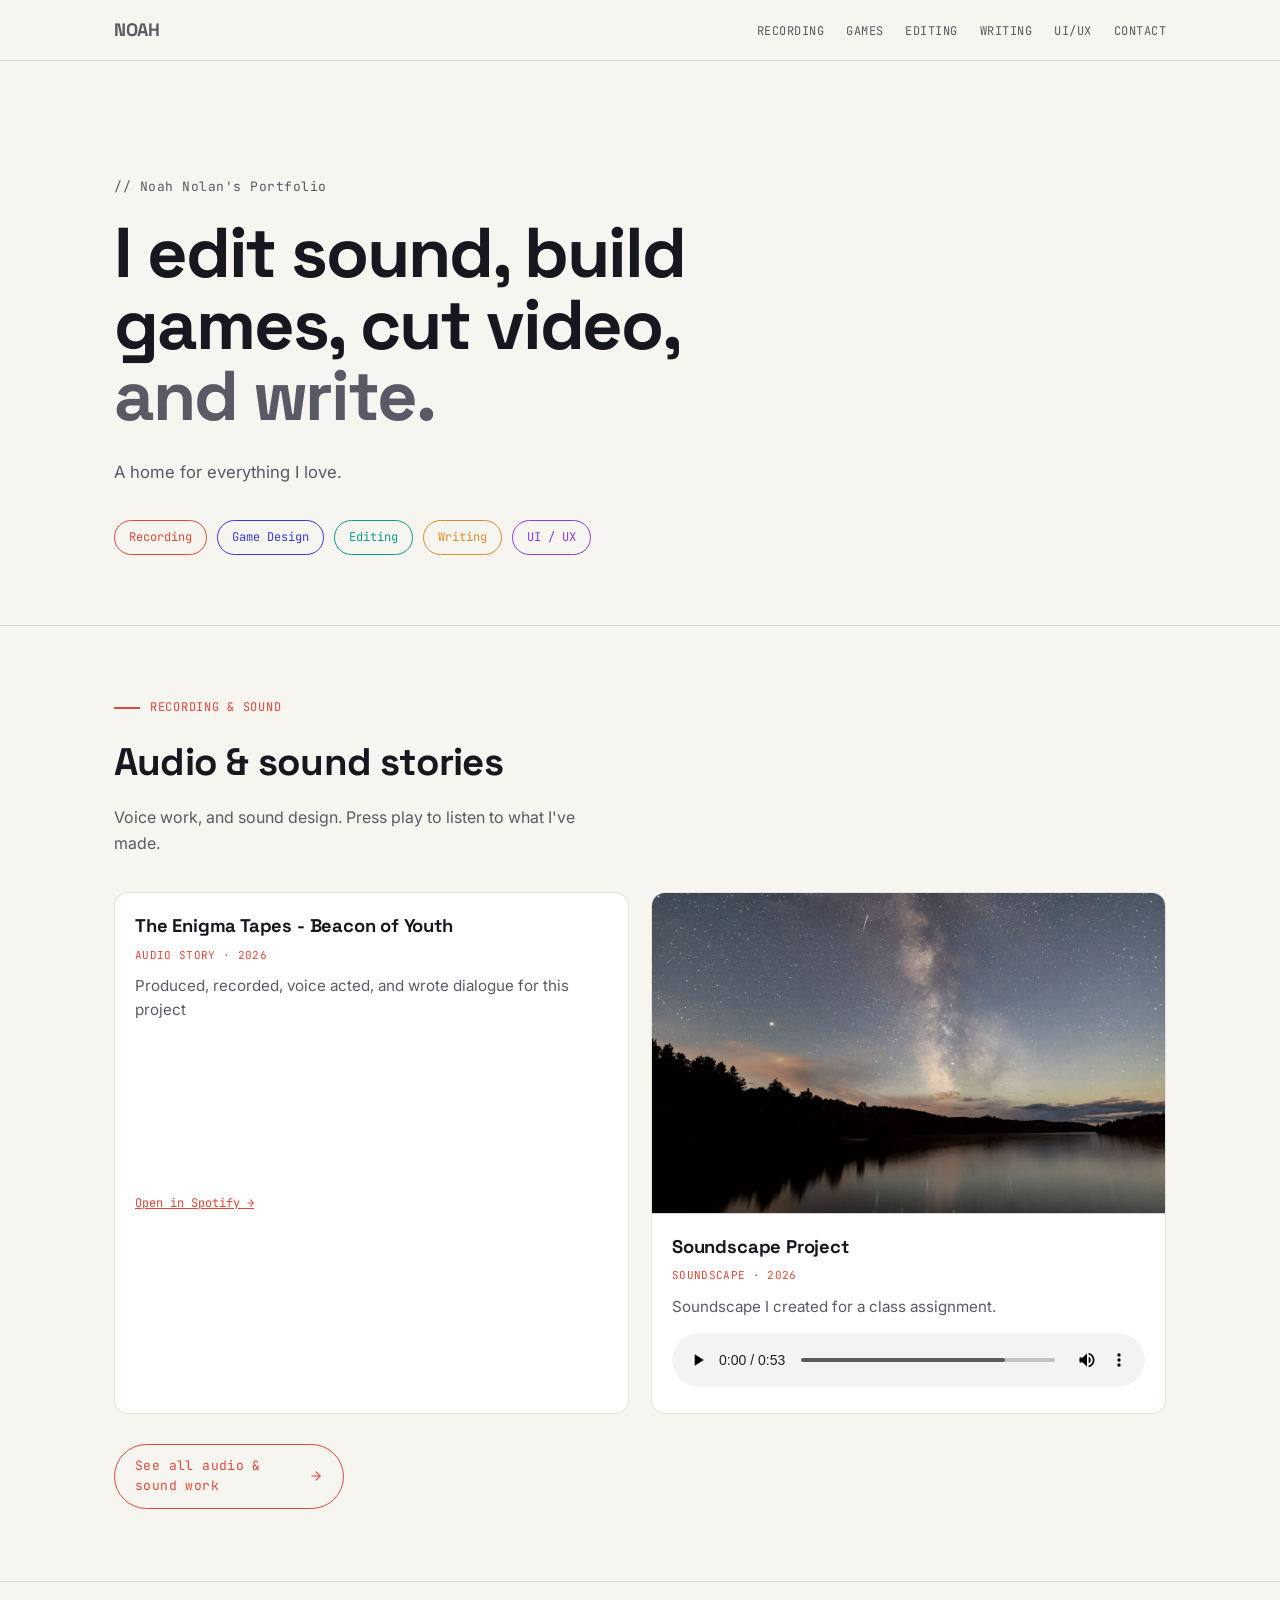
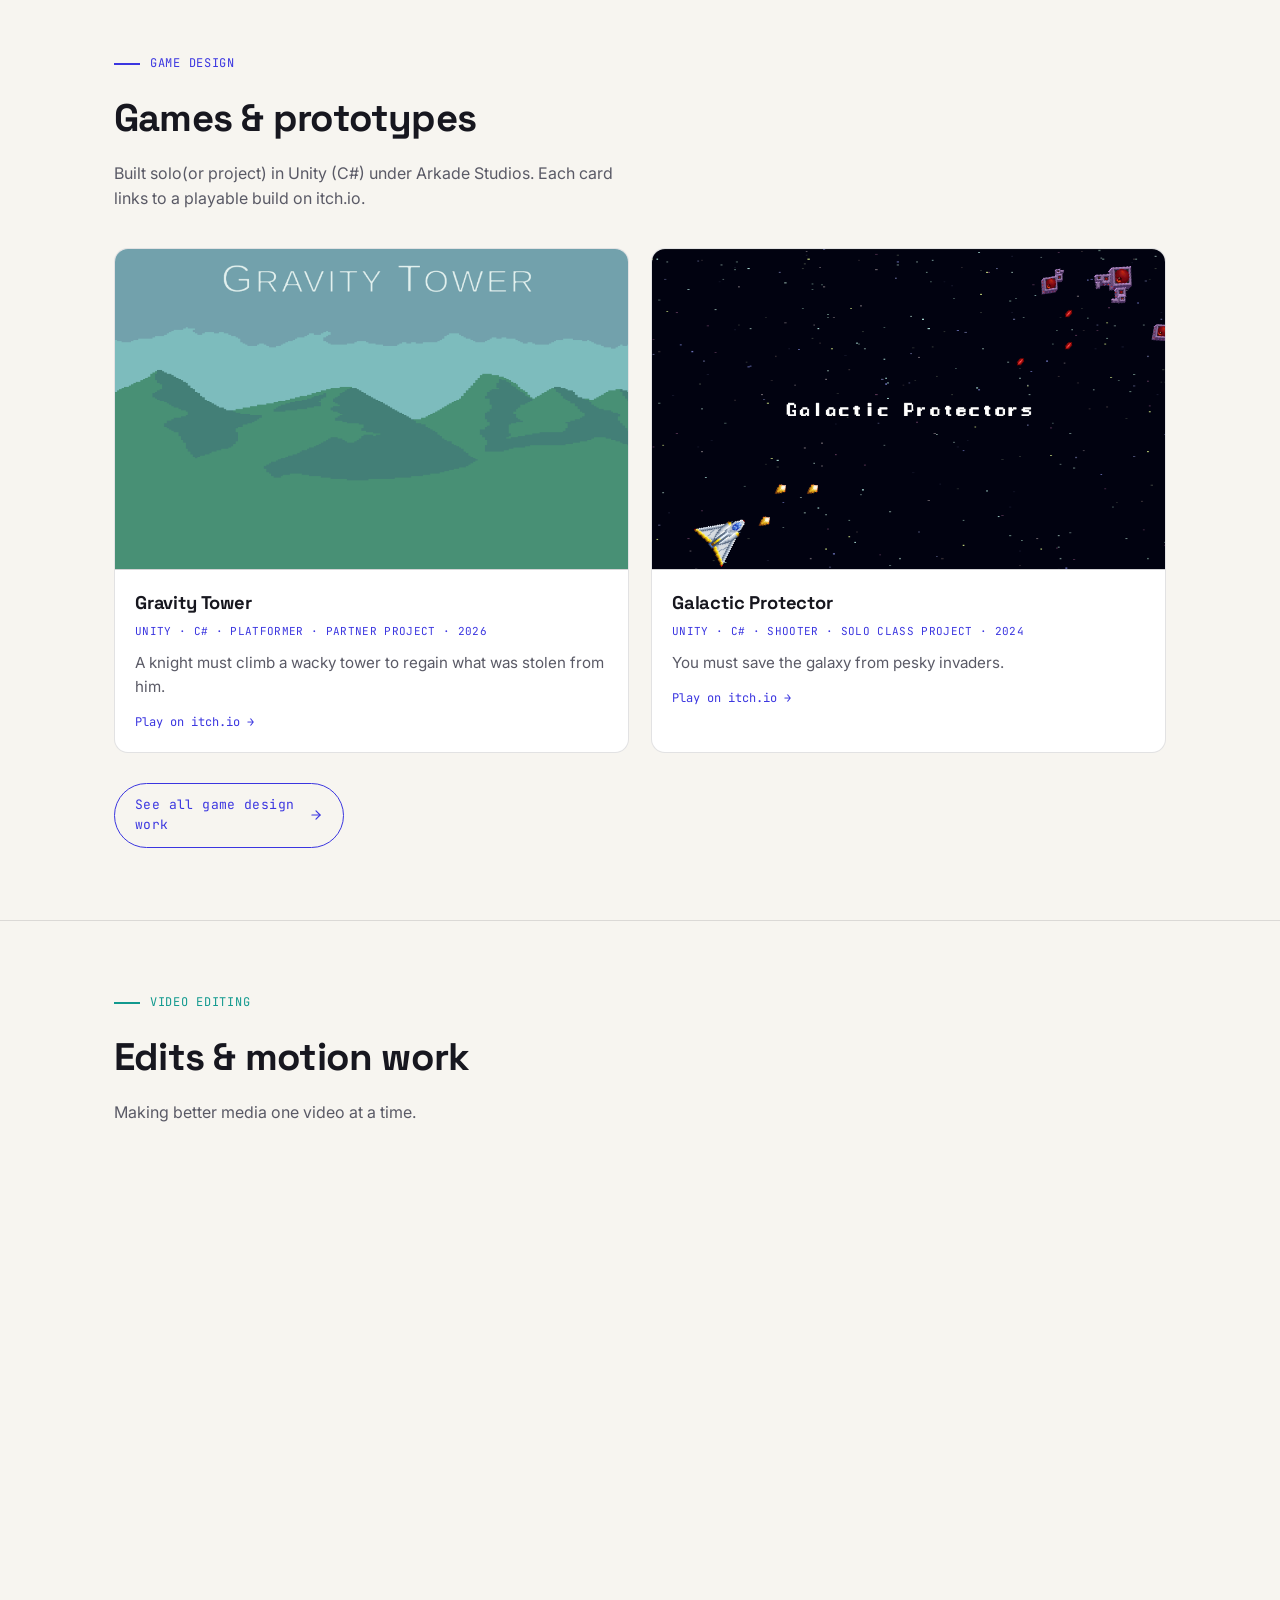
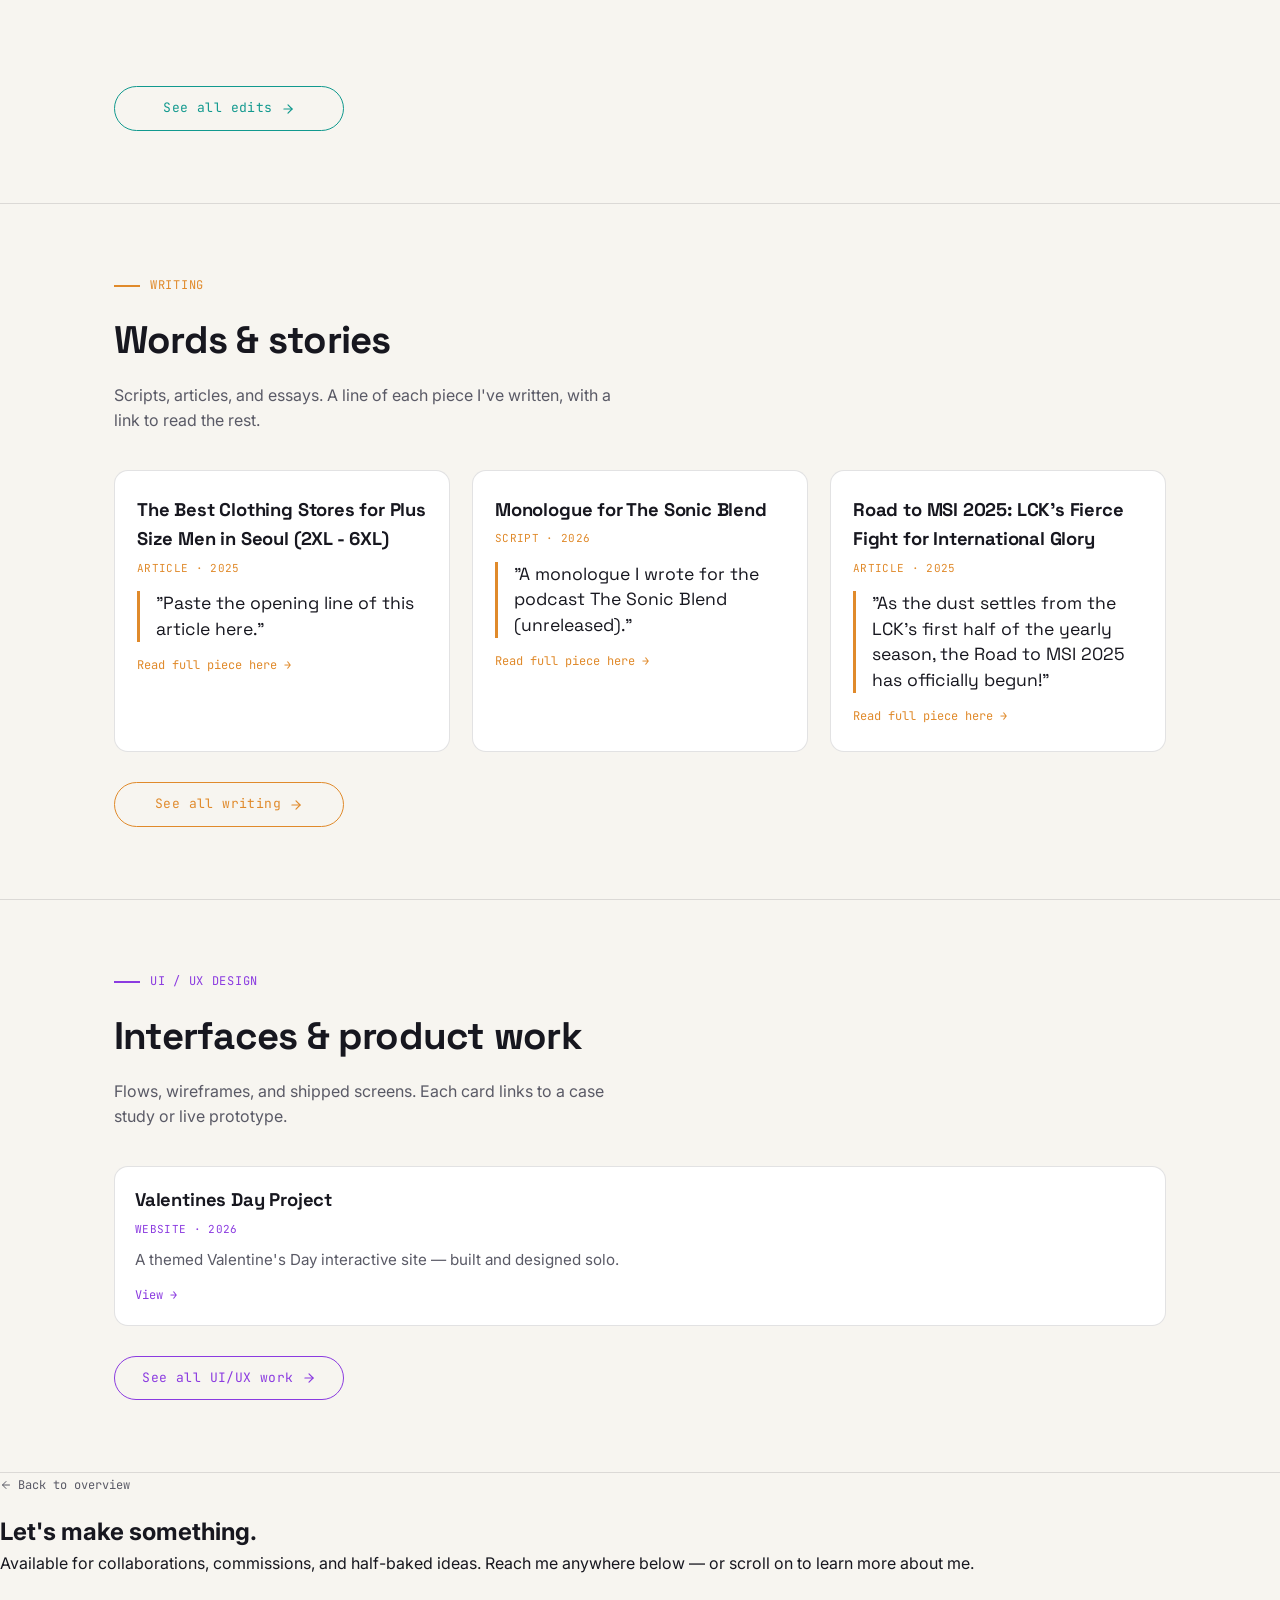
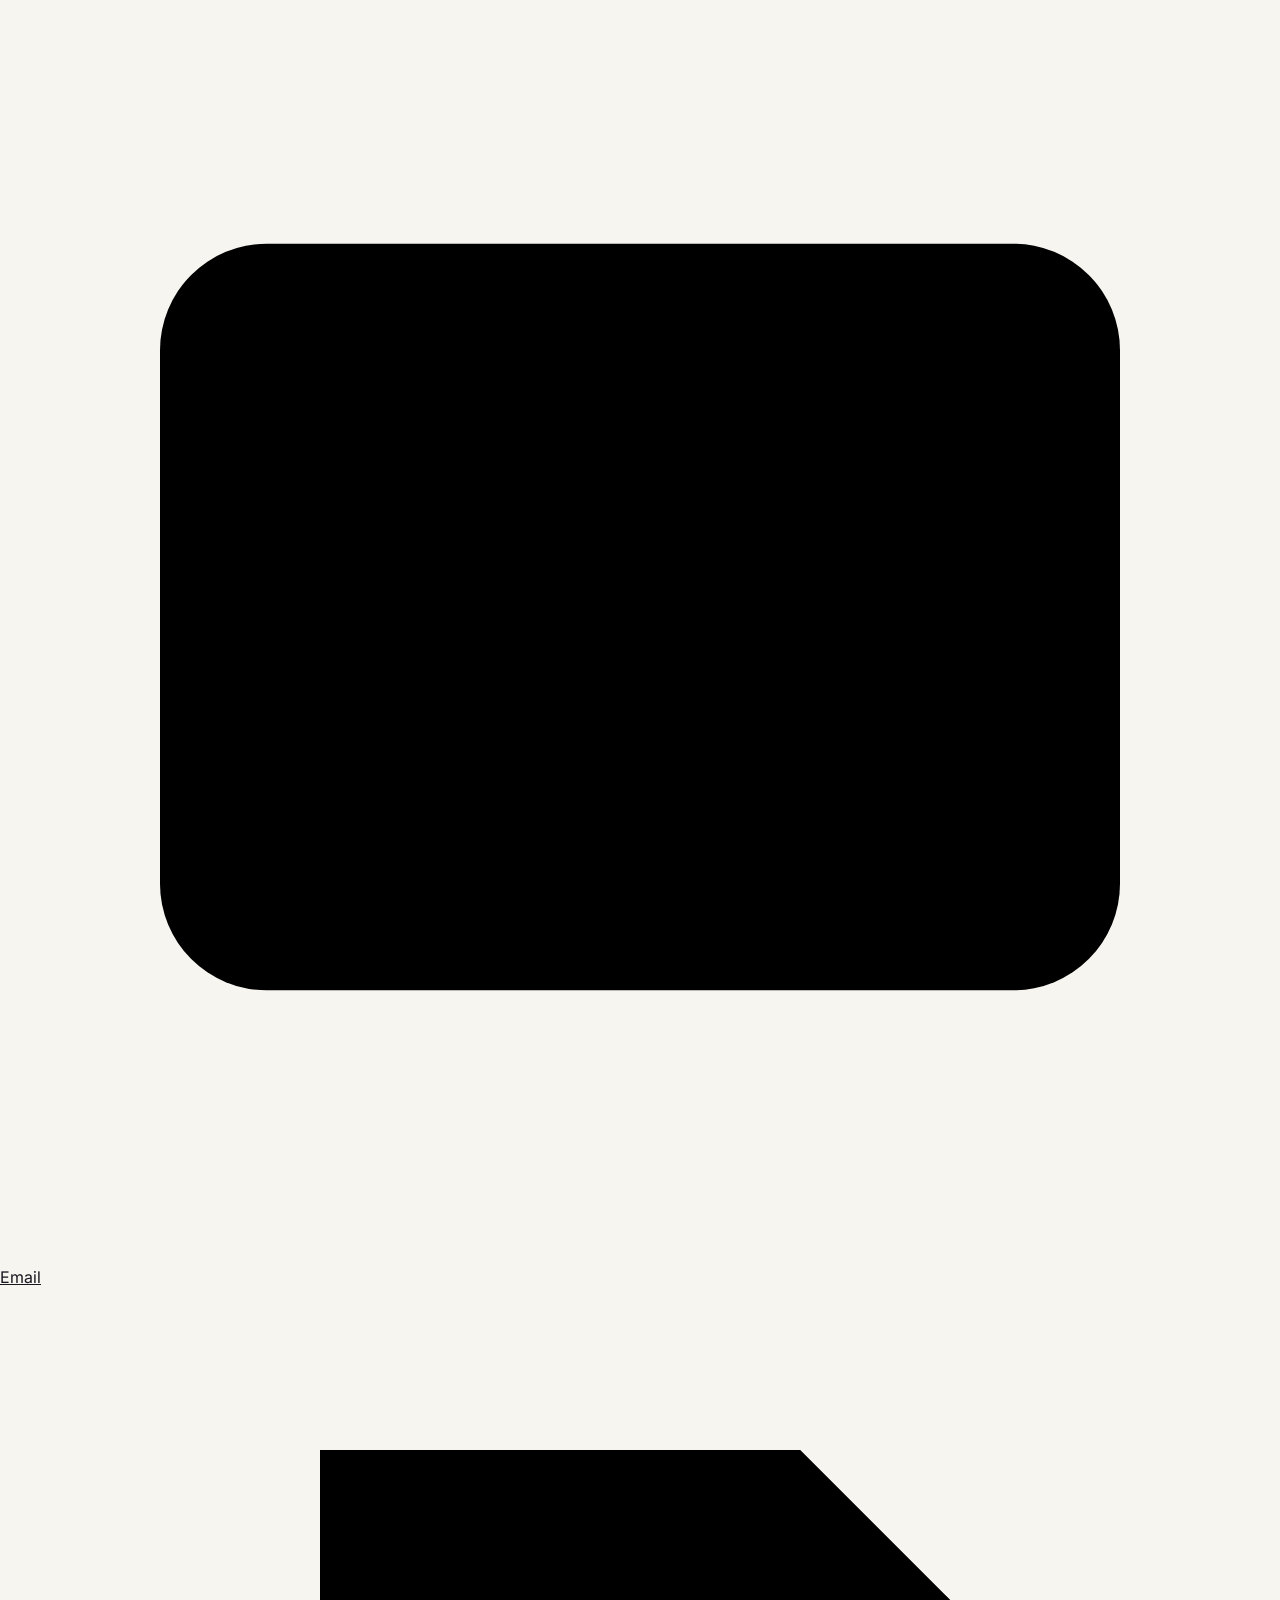
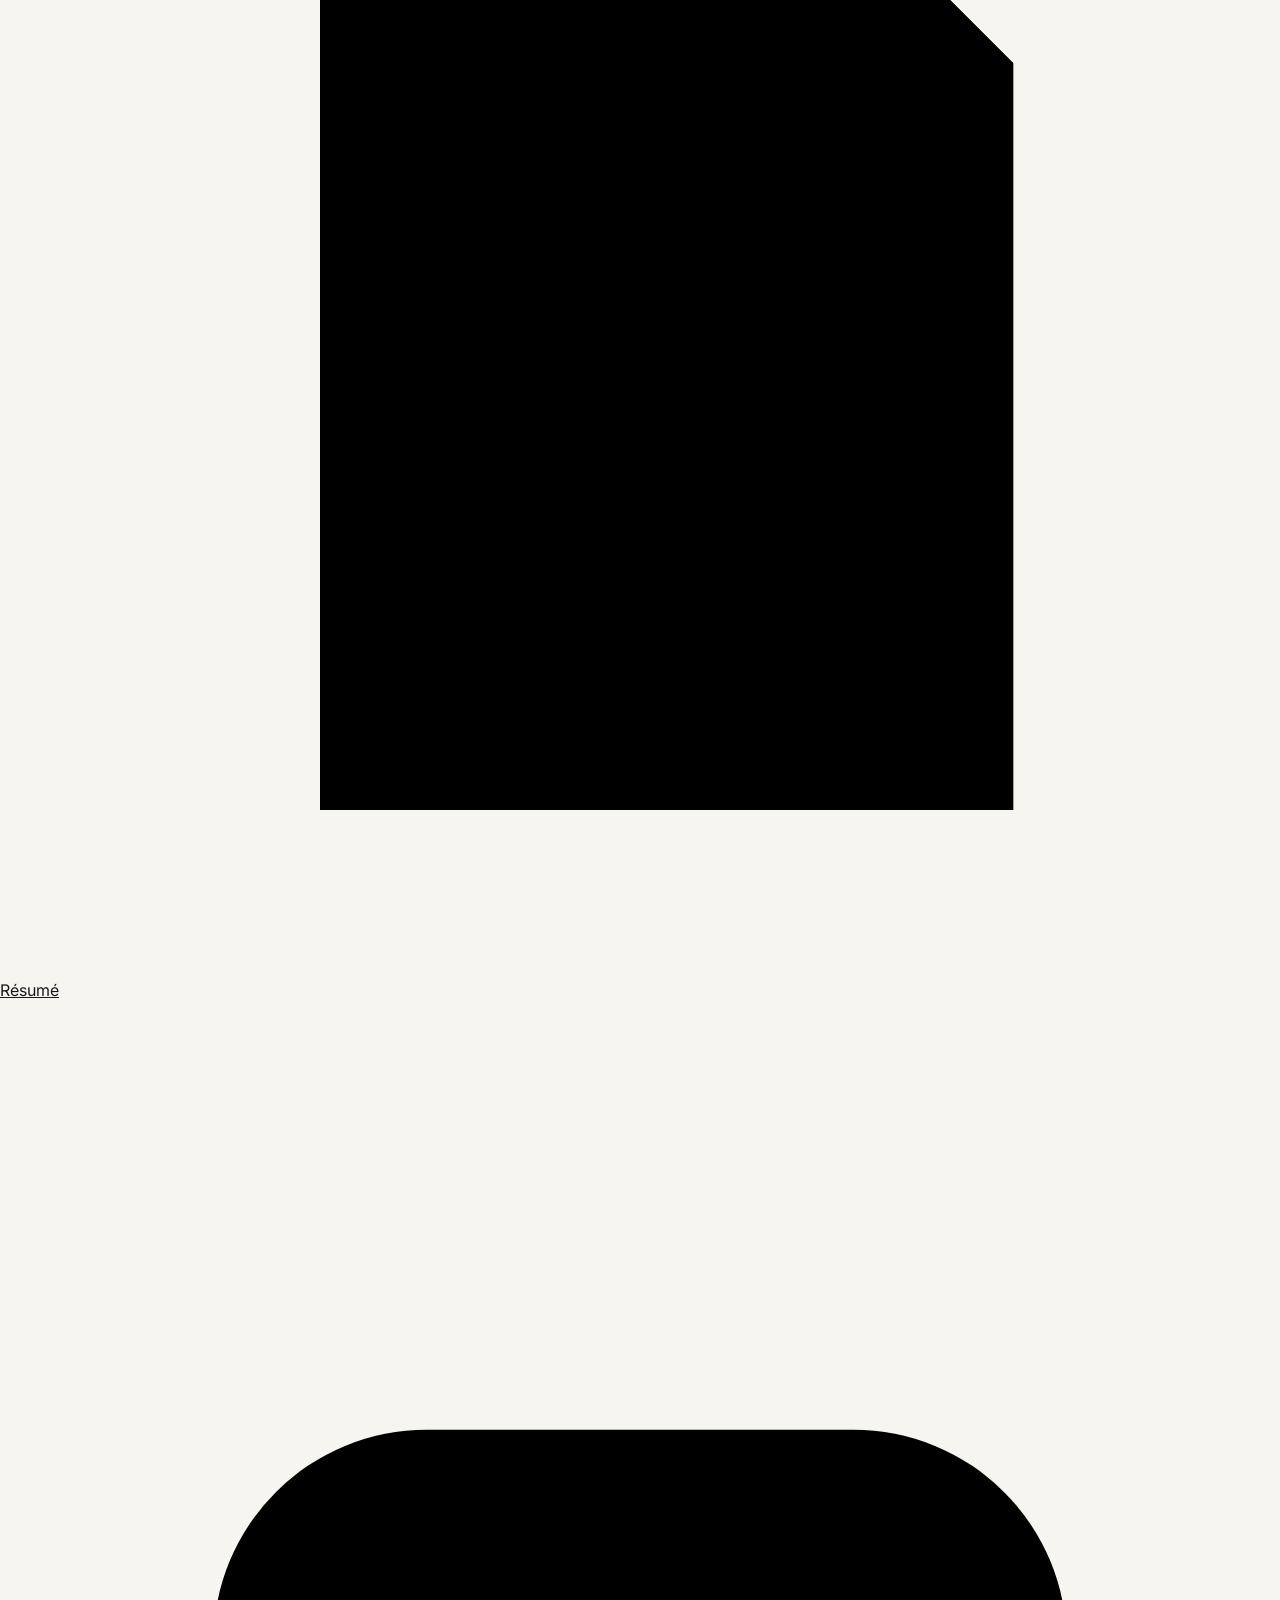
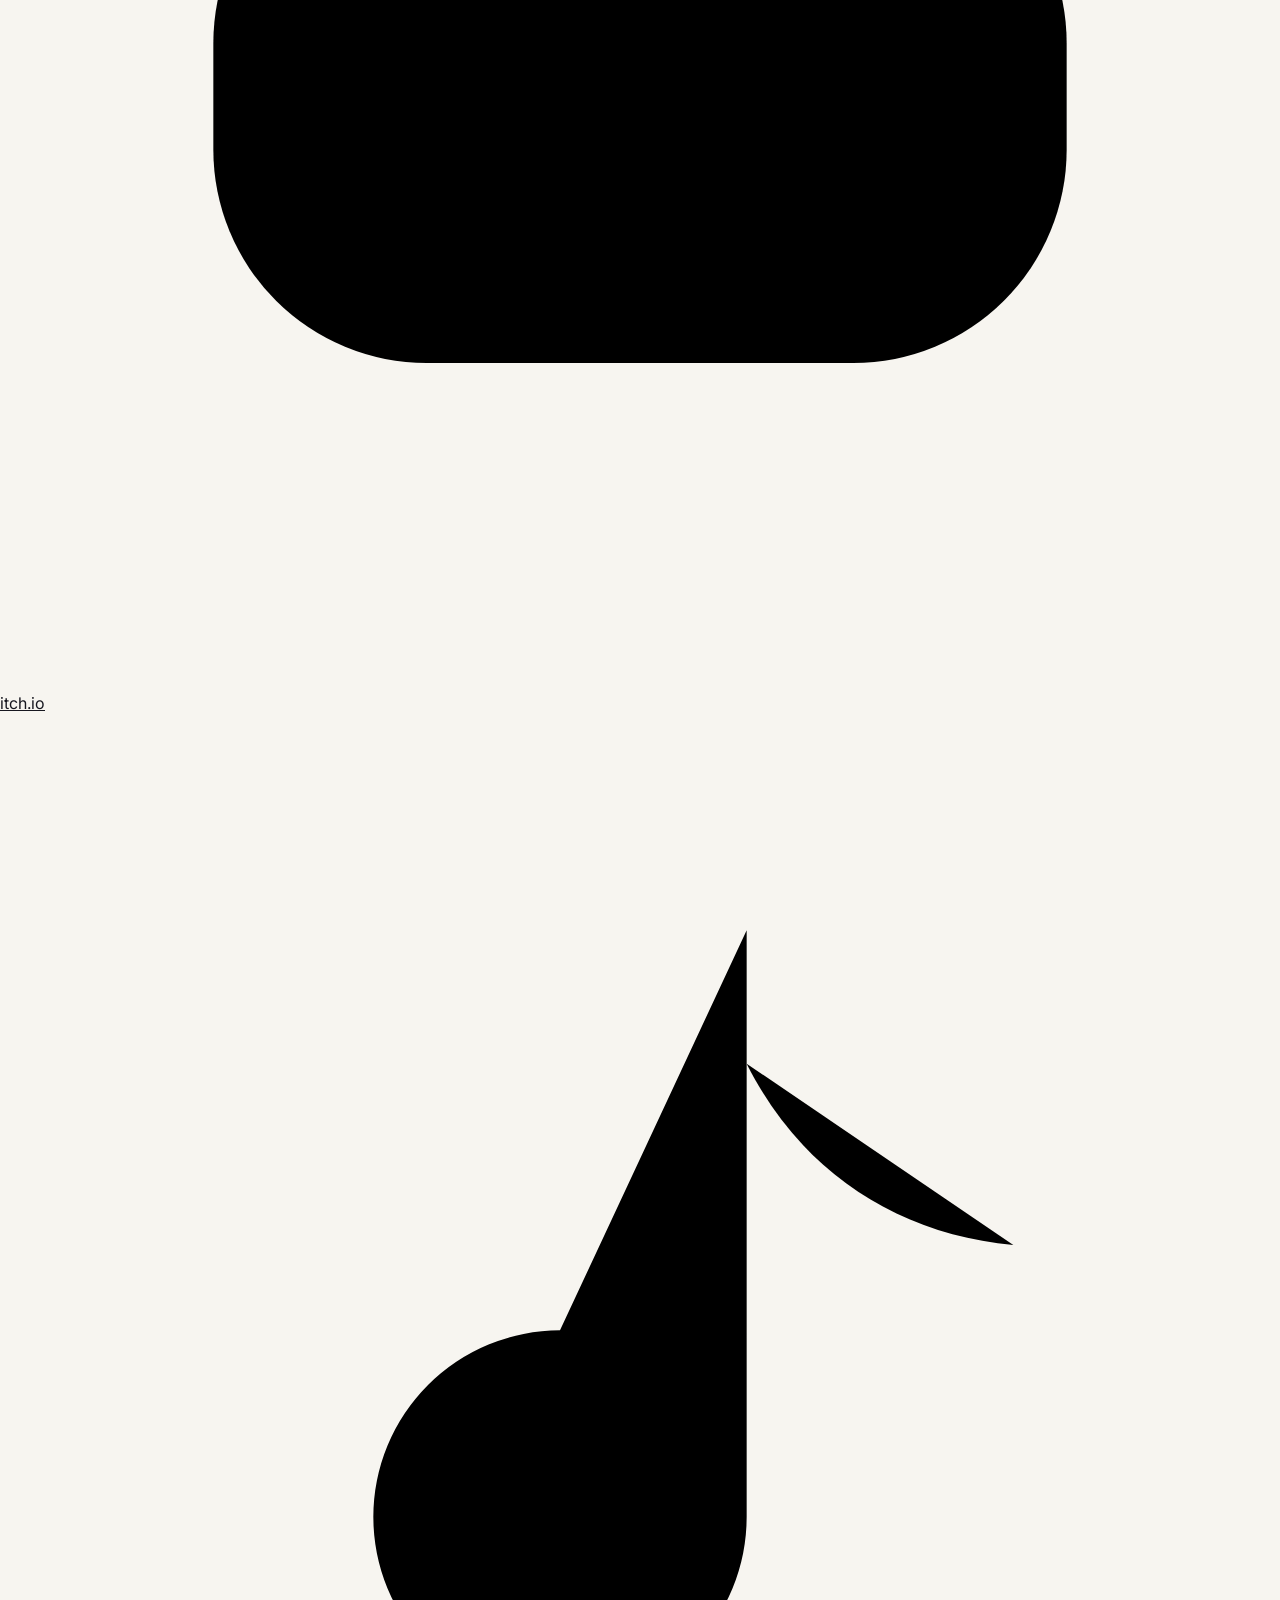
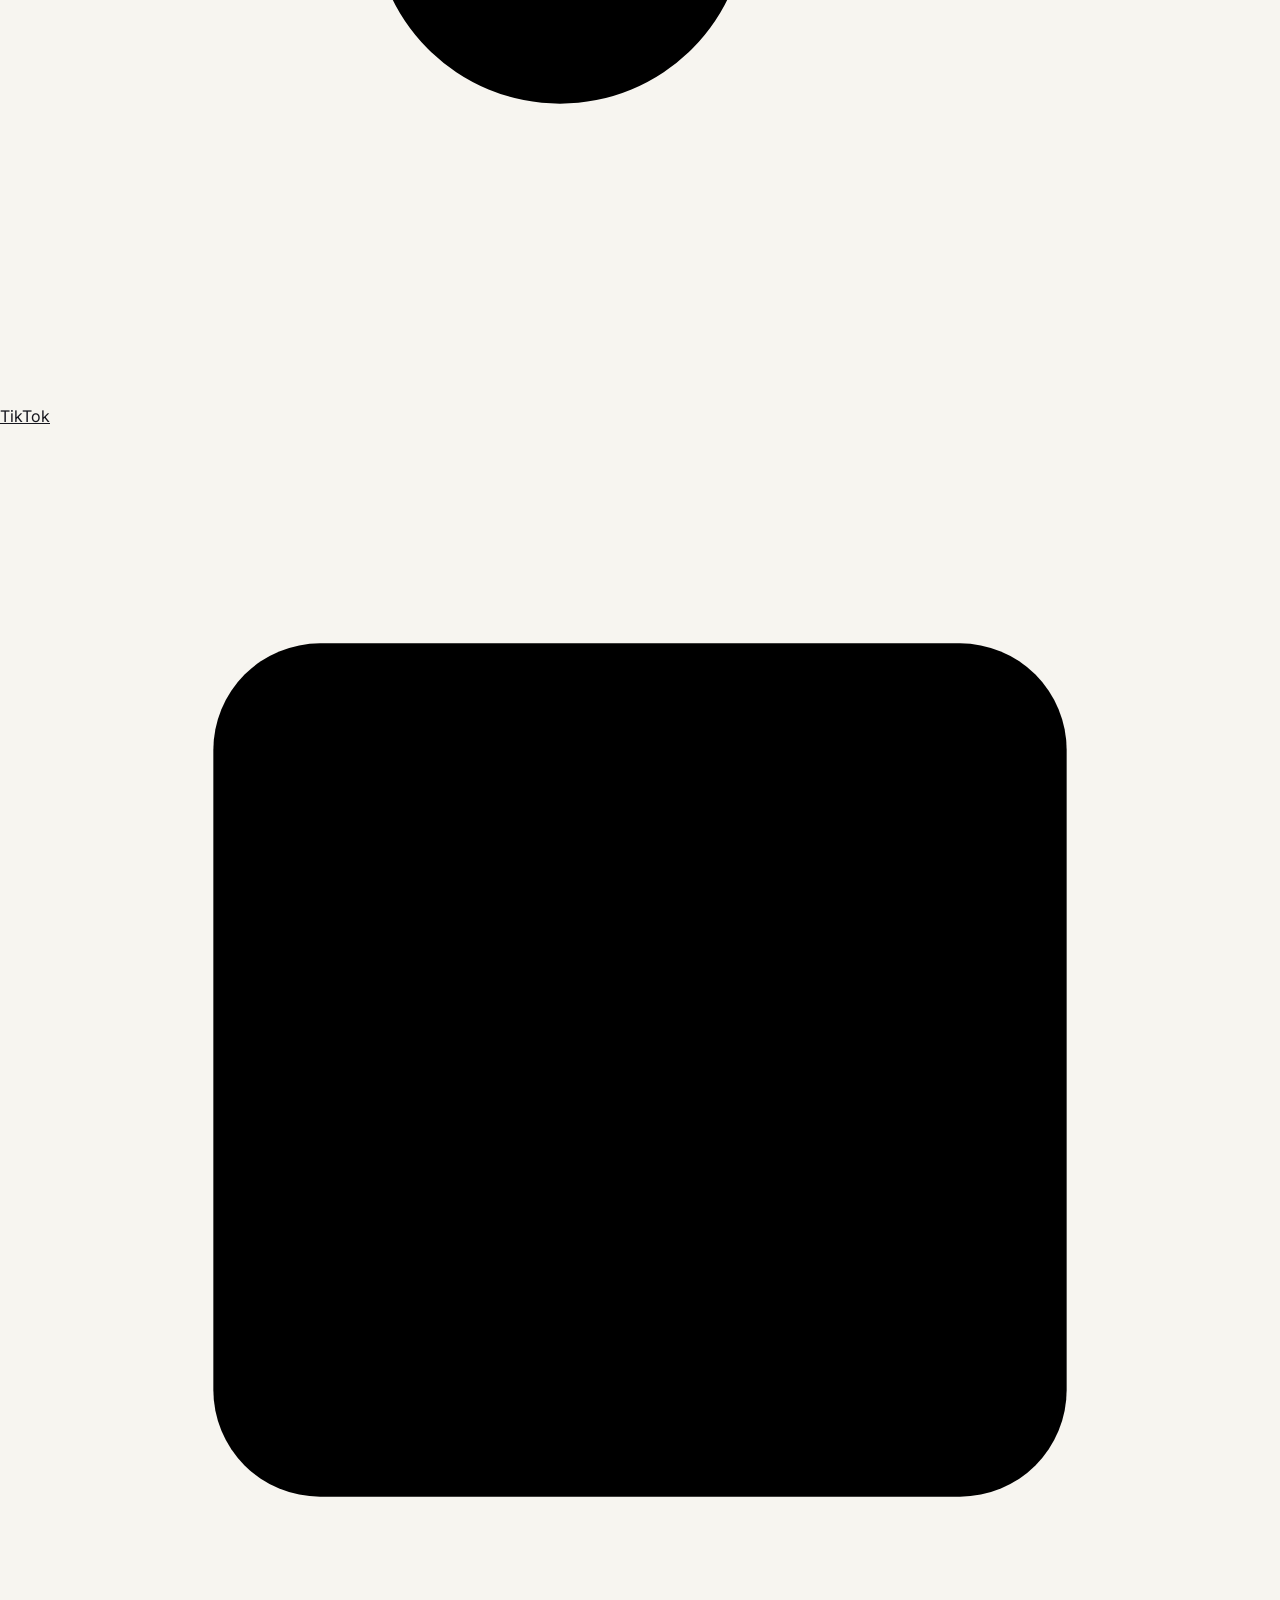
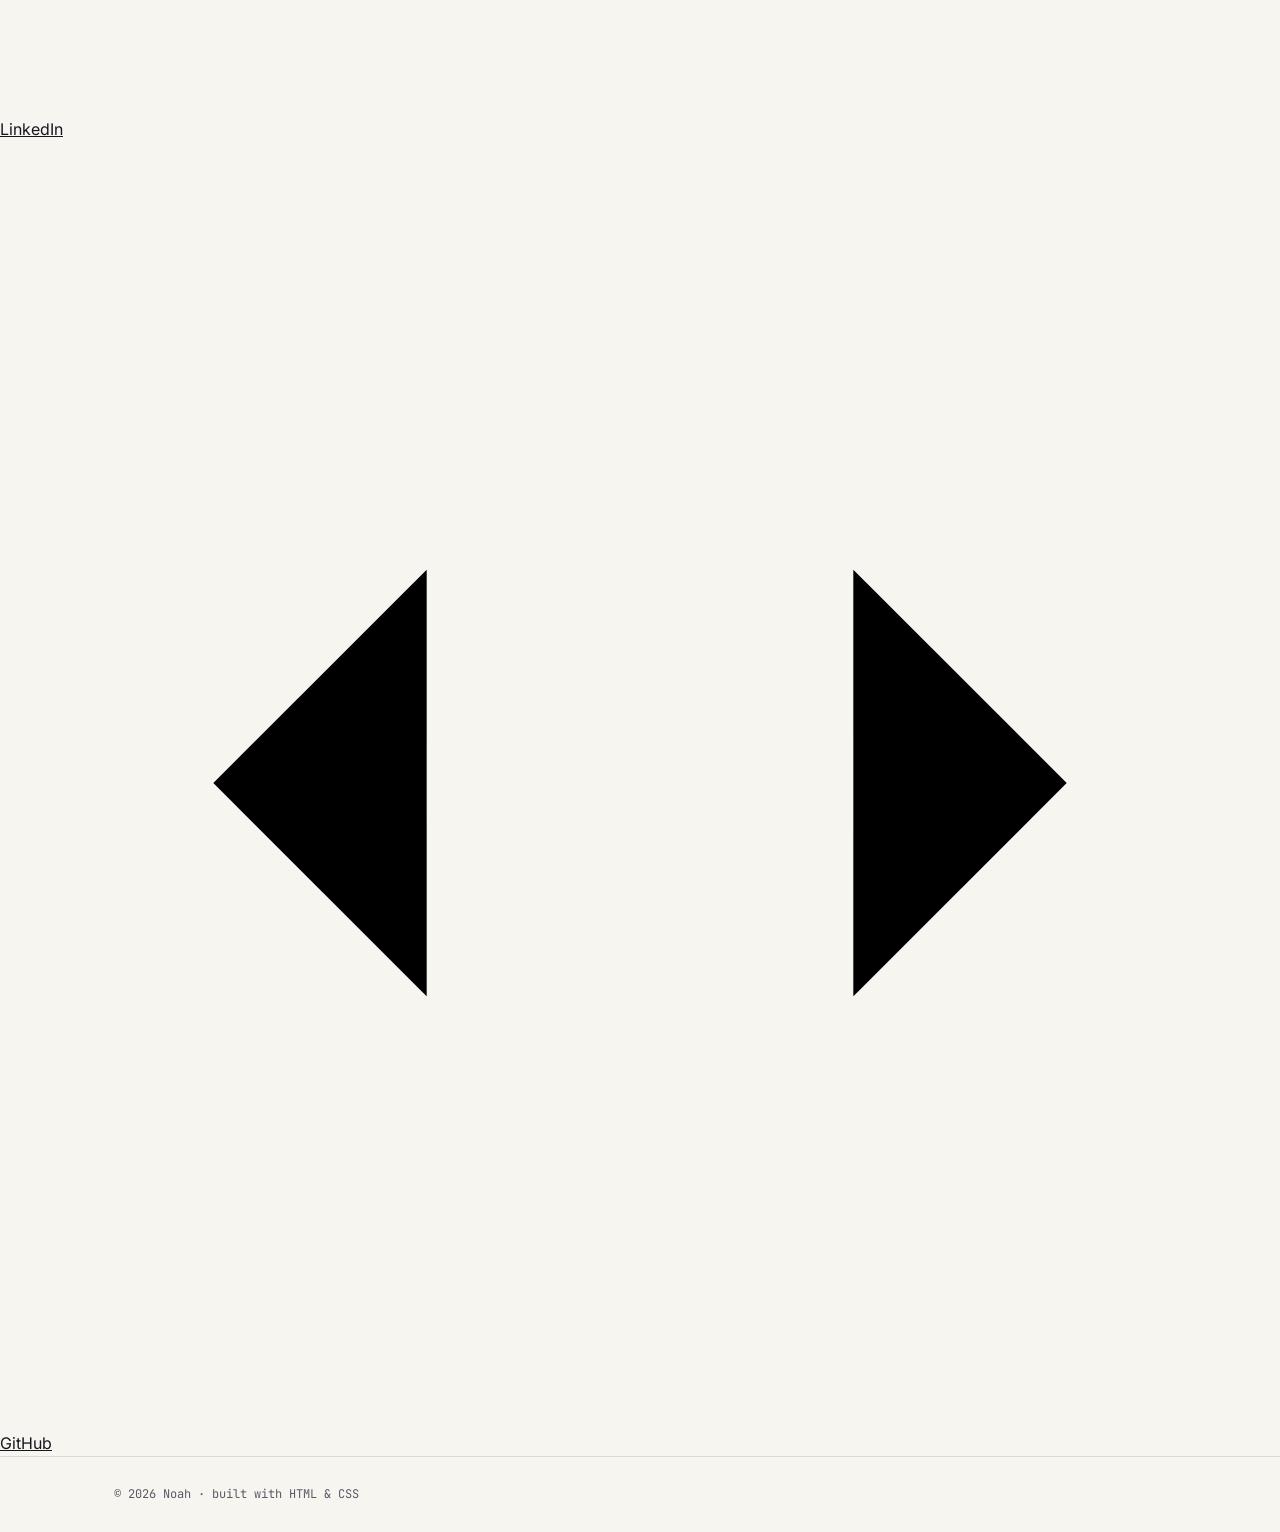
==== commit 9d38473a: "updated contacts to match" ====
--- a/index.html
+++ b/index.html
@@ -263,18 +263,59 @@
 
 </main>
 
-<!-- ===================== CONTACT ========================== -->
-<section id="contact" class="contact">
-  <div class="wrap">
-    <h2>Let's make something.</h2>
-    <p>Available for collaborations, commissions, and half-baked ideas.</p>
-    <div class="links">
-      <a href="mailto:Noahnolan495@gmail.com">Email</a>
-      <a href="https://noah-nolan.itch.io/">itch.io</a>
-      <a href="https://www.tiktok.com/@noah_nolan0?is_from_webapp=1&sender_device=pc">TikTok</a>
-      <a href="https://www.linkedin.com/in/noah-nolan-a5b2672b2/">LinkedIn</a>
-      <a href="https://github.com/NoahNolan04">GitHub</a>
-    </div>
+  <!-- ============ CONTACT ICONS (top) ============ -->
+<section class="contact-top" id="contact">
+  <a href="index.html" class="back-link" data-transition="back">
+    <svg viewBox="0 0 24 24" width="12" height="12" fill="none" stroke="currentColor" stroke-width="2" stroke-linecap="round" stroke-linejoin="round"><line x1="19" y1="12" x2="5" y2="12"/><polyline points="12 19 5 12 12 5"/></svg>
+    Back to overview
+  </a>
+
+  <h1>Let's make something.</h1>
+  <p class="lede">Available for collaborations, commissions, and half-baked ideas. Reach me anywhere below — or scroll on to learn more about me.</p>
+
+  <div class="icon-row">
+    <a class="icon-btn" href="mailto:Nolannoa495@gmail.com" aria-label="Email Noah">
+      <span class="circle">
+        <svg viewBox="0 0 24 24"><rect x="3" y="5" width="18" height="14" rx="2"/><path d="M3 7l9 6 9-6"/></svg>
+      </span>
+      <span class="label">Email</span>
+    </a>
+
+    <!-- Update the filename below to match your resume PDF in the repo -->
+    <a class="icon-btn" href="Noah Nolan Resume 7_14_2026.pdf" target="_blank" aria-label="View resume PDF">
+      <span class="circle">
+        <svg viewBox="0 0 24 24"><path d="M6 3h9l4 4v14H6z"/><path d="M15 3v4h4"/><line x1="9" y1="12" x2="16" y2="12"/><line x1="9" y1="16" x2="14" y2="16"/></svg>
+      </span>
+      <span class="label">Résumé</span>
+    </a>
+
+    <a class="icon-btn" href="https://noah-nolan.itch.io/" target="_blank" aria-label="Noah's games on itch.io">
+      <span class="circle">
+        <svg viewBox="0 0 24 24"><rect x="4" y="8" width="16" height="10" rx="4"/><line x1="8" y1="12" x2="8" y2="14"/><line x1="7" y1="13" x2="9" y2="13"/><circle cx="15.5" cy="12" r="0.5"/><circle cx="17.5" cy="14" r="0.5"/></svg>
+      </span>
+      <span class="label">itch.io</span>
+    </a>
+
+    <a class="icon-btn" href="https://www.tiktok.com/@noah_nolan0?is_from_webapp=1&sender_device=pc" target="_blank" aria-label="Noah on TikTok">
+      <span class="circle">
+        <svg viewBox="0 0 24 24"><path d="M14 4v11a3.5 3.5 0 1 1-3.5-3.5"/><path d="M14 6.5c1 2 2.8 3.2 5 3.4"/></svg>
+      </span>
+      <span class="label">TikTok</span>
+    </a>
+
+    <a class="icon-btn" href="https://www.linkedin.com/in/noah-nolan-a5b2672b2/" target="_blank" aria-label="Noah on LinkedIn">
+      <span class="circle">
+        <svg viewBox="0 0 24 24"><rect x="4" y="4" width="16" height="16" rx="2"/><line x1="8" y1="11" x2="8" y2="16"/><circle cx="8" cy="8" r="0.5"/><path d="M12 16v-3a2 2 0 0 1 4 0v3"/><line x1="12" y1="11" x2="12" y2="16"/></svg>
+      </span>
+      <span class="label">LinkedIn</span>
+    </a>
+
+    <a class="icon-btn" href="https://github.com/NoahNolan04" target="_blank" aria-label="Noah on GitHub">
+      <span class="circle">
+        <svg viewBox="0 0 24 24"><polyline points="8 8 4 12 8 16"/><polyline points="16 8 20 12 16 16"/><line x1="13" y1="6" x2="11" y2="18"/></svg>
+      </span>
+      <span class="label">GitHub</span>
+    </a>
   </div>
 </section>
 
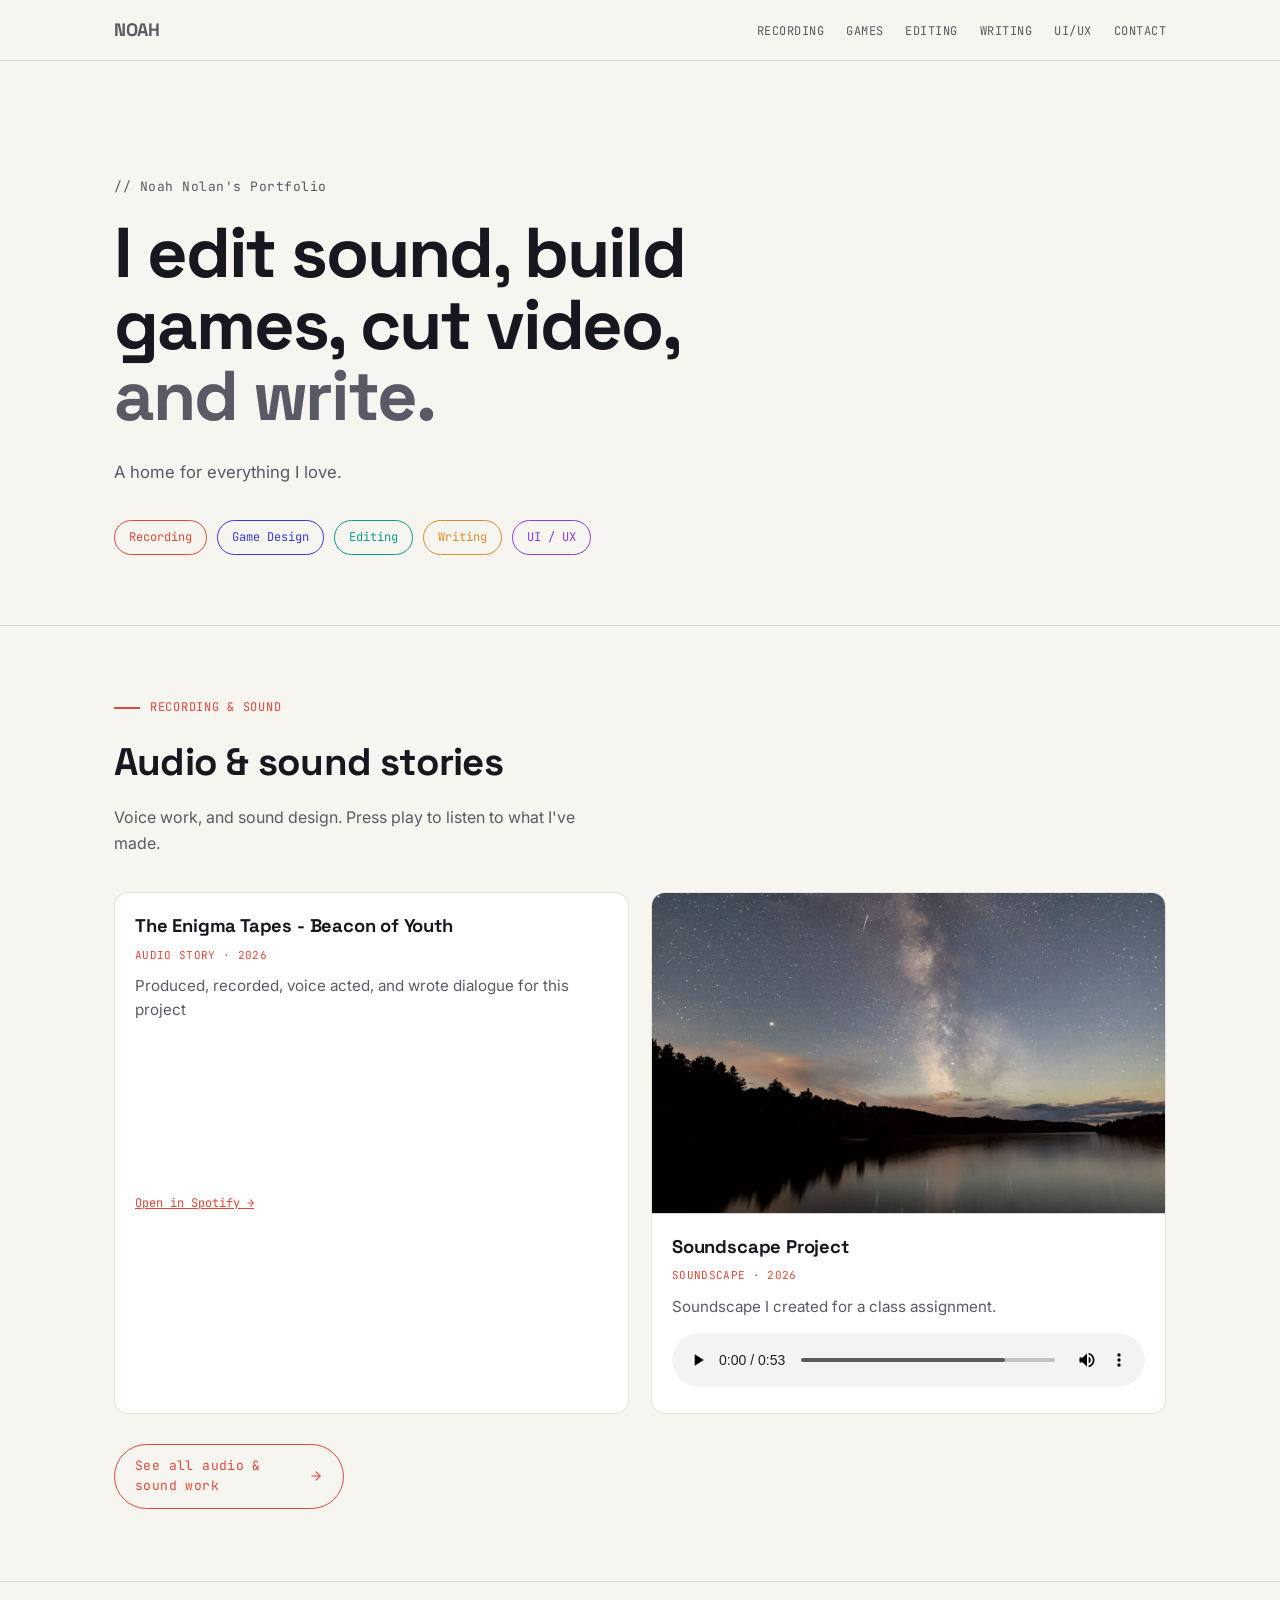
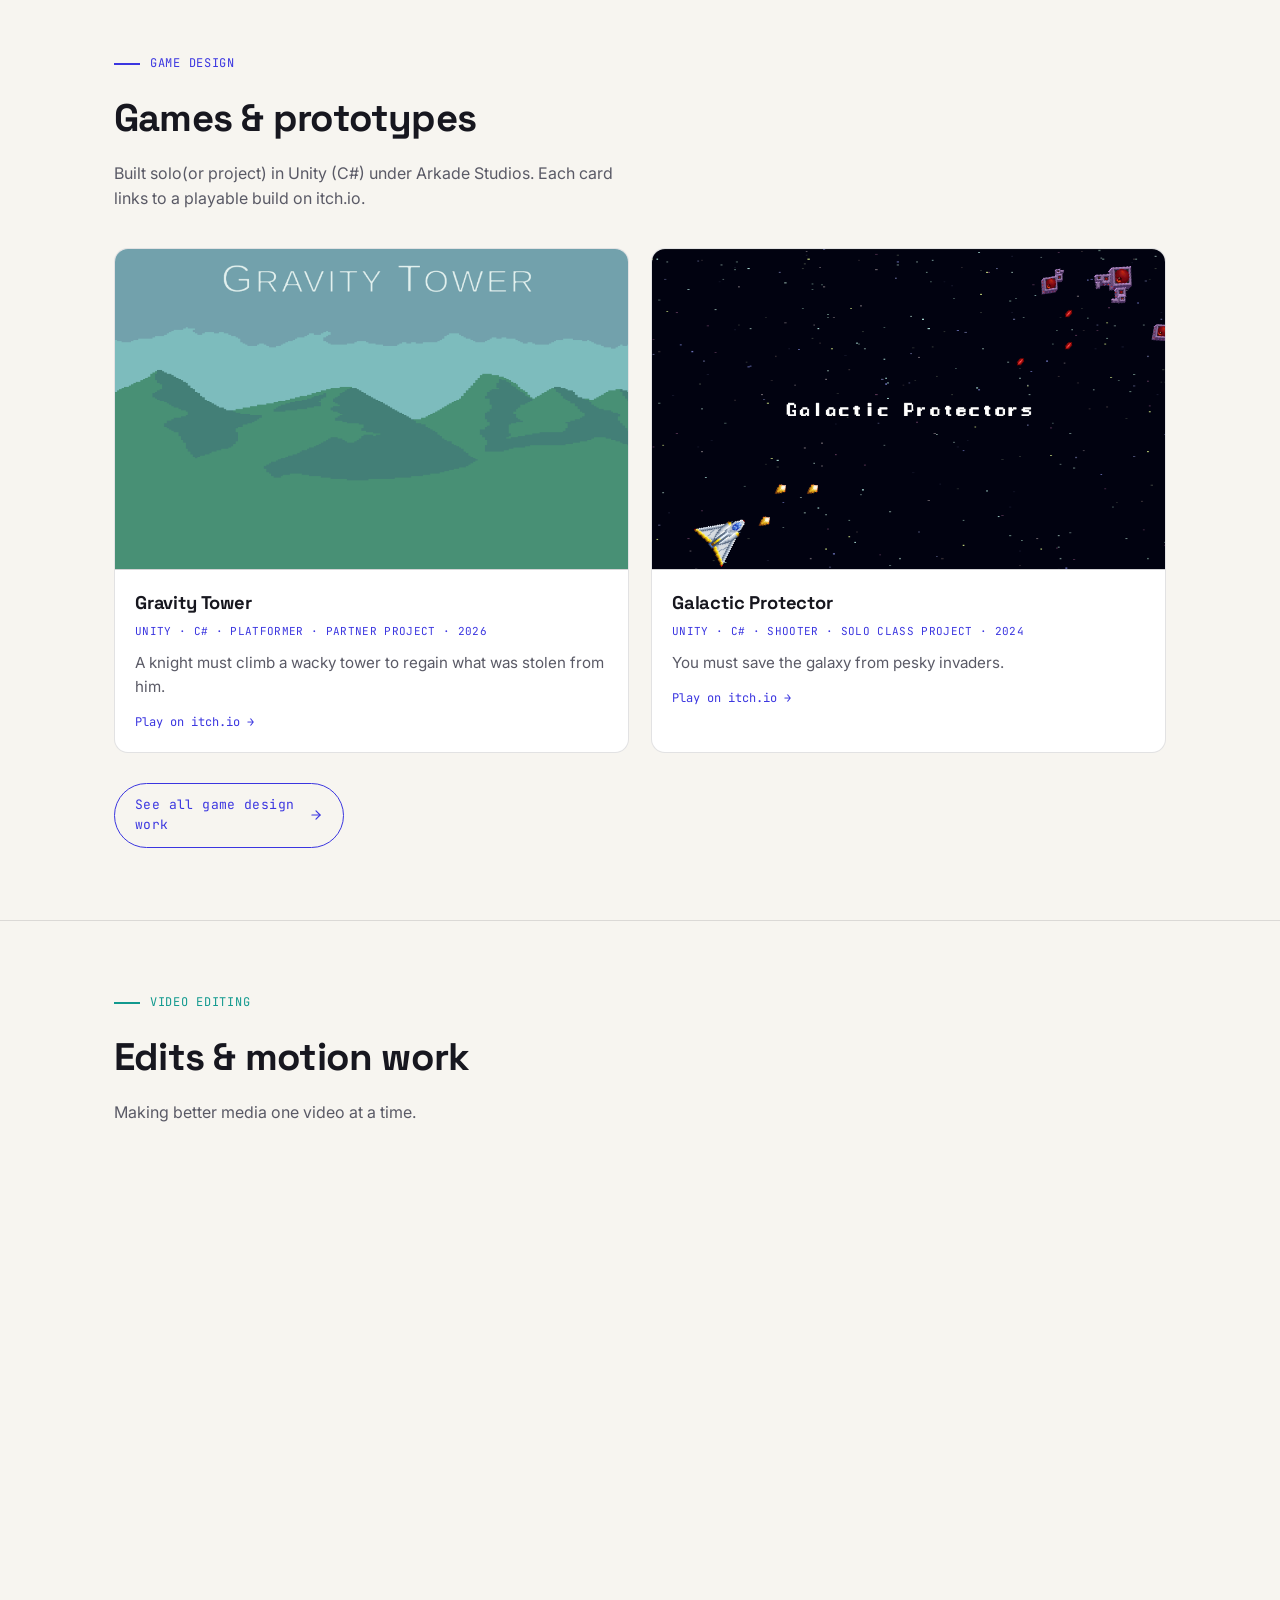
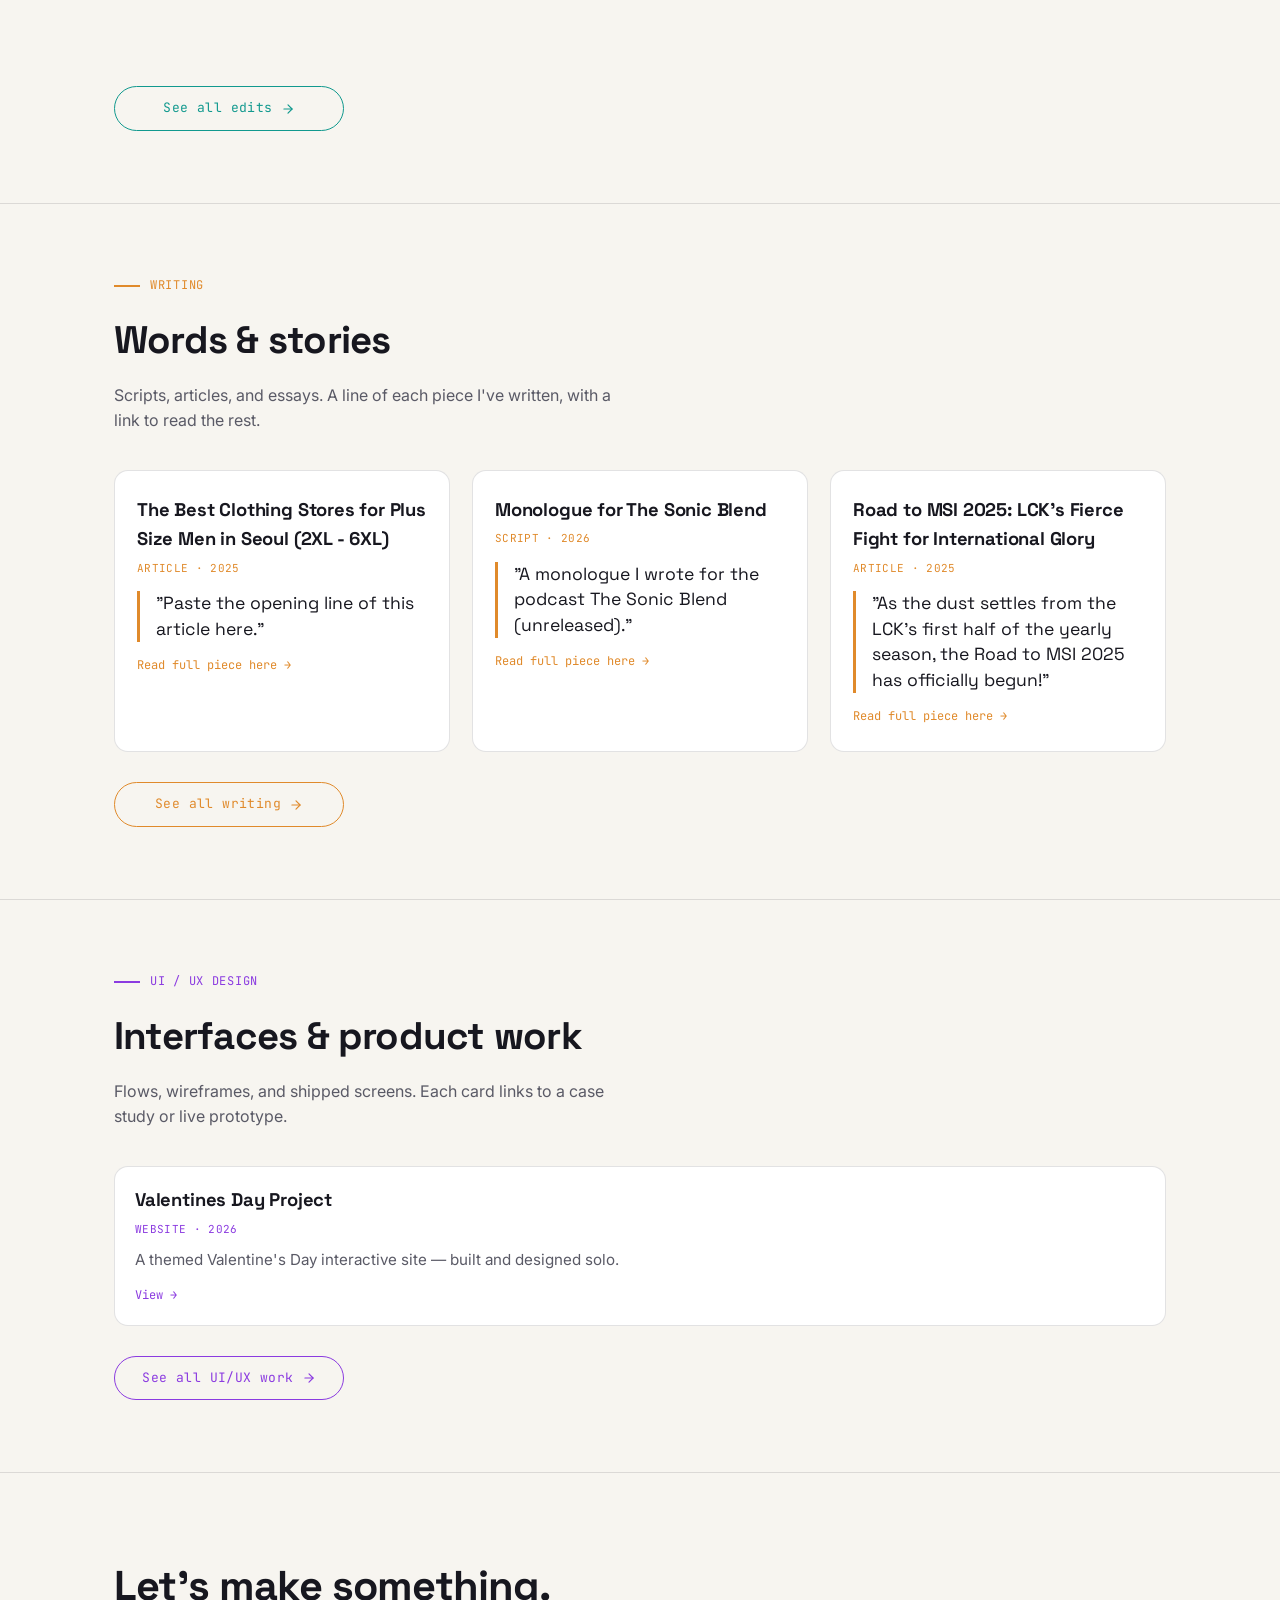
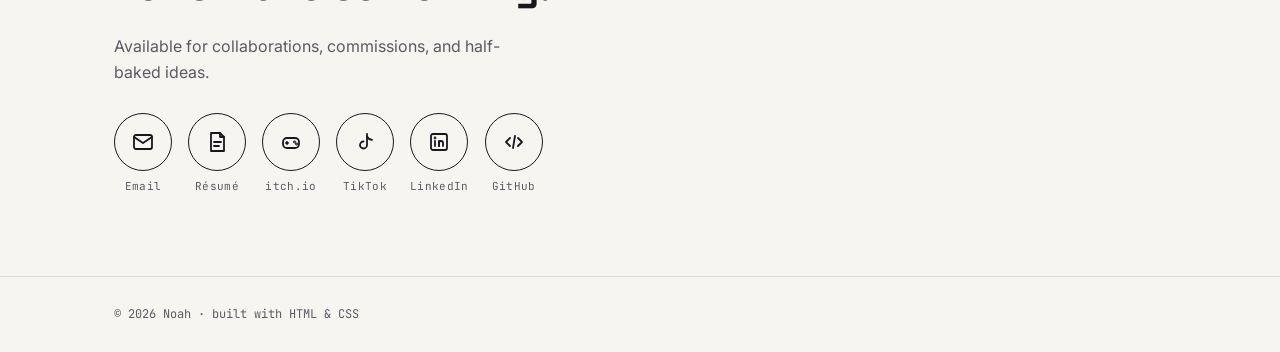
==== commit 4d15d86a: "edited contact page and contact icons on main page" ====
--- a/index.html
+++ b/index.html
@@ -10,6 +10,28 @@
 <link href="https://fonts.googleapis.com/css2?family=Space+Grotesk:wght@400;500;700&family=Inter:wght@400;500&family=JetBrains+Mono:wght@500&display=swap" rel="stylesheet">
 <link rel="stylesheet" href="style.css">
 <script src="script.js" defer></script>
+
+<style>
+/* Contact icon buttons — scoped to this page (matches contact.html) */
+.icon-row{display:flex;flex-wrap:wrap;gap:16px;margin-top:28px}
+.icon-btn{
+  display:flex;flex-direction:column;align-items:center;gap:7px;
+  text-decoration:none;color:var(--ink);
+}
+.icon-btn .circle{
+  width:58px;height:58px;border-radius:50%;
+  border:1.5px solid var(--ink);display:flex;align-items:center;justify-content:center;
+  transition:background .18s,color .18s,transform .18s;
+  color:var(--ink);background:transparent;
+}
+.icon-btn svg{width:24px;height:24px;stroke:currentColor;fill:none;stroke-width:1.8;stroke-linecap:round;stroke-linejoin:round}
+.icon-btn .label{
+  font-family:var(--font-mono);font-size:11px;letter-spacing:.03em;color:var(--ink-soft);
+  transition:color .18s;
+}
+.icon-btn:hover .circle{background:var(--ink);color:var(--paper);transform:translateY(-3px)}
+.icon-btn:hover .label{color:var(--ink)}
+</style>
 </head>
 
 <body>
@@ -263,59 +285,56 @@
 
 </main>
 
-  <!-- ============ CONTACT ICONS (top) ============ -->
-<section class="contact-top" id="contact">
-  <a href="index.html" class="back-link" data-transition="back">
-    <svg viewBox="0 0 24 24" width="12" height="12" fill="none" stroke="currentColor" stroke-width="2" stroke-linecap="round" stroke-linejoin="round"><line x1="19" y1="12" x2="5" y2="12"/><polyline points="12 19 5 12 12 5"/></svg>
-    Back to overview
-  </a>
-
-  <h1>Let's make something.</h1>
-  <p class="lede">Available for collaborations, commissions, and half-baked ideas. Reach me anywhere below — or scroll on to learn more about me.</p>
-
-  <div class="icon-row">
-    <a class="icon-btn" href="mailto:Nolannoa495@gmail.com" aria-label="Email Noah">
-      <span class="circle">
-        <svg viewBox="0 0 24 24"><rect x="3" y="5" width="18" height="14" rx="2"/><path d="M3 7l9 6 9-6"/></svg>
-      </span>
-      <span class="label">Email</span>
-    </a>
-
-    <!-- Update the filename below to match your resume PDF in the repo -->
-    <a class="icon-btn" href="Noah Nolan Resume 7_14_2026.pdf" target="_blank" aria-label="View resume PDF">
-      <span class="circle">
-        <svg viewBox="0 0 24 24"><path d="M6 3h9l4 4v14H6z"/><path d="M15 3v4h4"/><line x1="9" y1="12" x2="16" y2="12"/><line x1="9" y1="16" x2="14" y2="16"/></svg>
-      </span>
-      <span class="label">Résumé</span>
-    </a>
-
-    <a class="icon-btn" href="https://noah-nolan.itch.io/" target="_blank" aria-label="Noah's games on itch.io">
-      <span class="circle">
-        <svg viewBox="0 0 24 24"><rect x="4" y="8" width="16" height="10" rx="4"/><line x1="8" y1="12" x2="8" y2="14"/><line x1="7" y1="13" x2="9" y2="13"/><circle cx="15.5" cy="12" r="0.5"/><circle cx="17.5" cy="14" r="0.5"/></svg>
-      </span>
-      <span class="label">itch.io</span>
-    </a>
-
-    <a class="icon-btn" href="https://www.tiktok.com/@noah_nolan0?is_from_webapp=1&sender_device=pc" target="_blank" aria-label="Noah on TikTok">
-      <span class="circle">
-        <svg viewBox="0 0 24 24"><path d="M14 4v11a3.5 3.5 0 1 1-3.5-3.5"/><path d="M14 6.5c1 2 2.8 3.2 5 3.4"/></svg>
-      </span>
-      <span class="label">TikTok</span>
-    </a>
-
-    <a class="icon-btn" href="https://www.linkedin.com/in/noah-nolan-a5b2672b2/" target="_blank" aria-label="Noah on LinkedIn">
-      <span class="circle">
-        <svg viewBox="0 0 24 24"><rect x="4" y="4" width="16" height="16" rx="2"/><line x1="8" y1="11" x2="8" y2="16"/><circle cx="8" cy="8" r="0.5"/><path d="M12 16v-3a2 2 0 0 1 4 0v3"/><line x1="12" y1="11" x2="12" y2="16"/></svg>
-      </span>
-      <span class="label">LinkedIn</span>
-    </a>
-
-    <a class="icon-btn" href="https://github.com/NoahNolan04" target="_blank" aria-label="Noah on GitHub">
-      <span class="circle">
-        <svg viewBox="0 0 24 24"><polyline points="8 8 4 12 8 16"/><polyline points="16 8 20 12 16 16"/><line x1="13" y1="6" x2="11" y2="18"/></svg>
-      </span>
-      <span class="label">GitHub</span>
-    </a>
+<!-- ===================== CONTACT ========================== -->
+<section id="contact" class="contact">
+  <div class="wrap">
+    <h2>Let's make something.</h2>
+    <p>Available for collaborations, commissions, and half-baked ideas.</p>
+
+    <div class="icon-row">
+      <a class="icon-btn" href="mailto:Noahnolan495@gmail.com" aria-label="Email Noah">
+        <span class="circle">
+          <svg viewBox="0 0 24 24"><rect x="3" y="5" width="18" height="14" rx="2"/><path d="M3 7l9 6 9-6"/></svg>
+        </span>
+        <span class="label">Email</span>
+      </a>
+
+      <!-- Update the filename below to match your resume PDF in the repo -->
+      <a class="icon-btn" href="Noah_Nolan_Resume.pdf" target="_blank" aria-label="View resume PDF">
+        <span class="circle">
+          <svg viewBox="0 0 24 24"><path d="M6 3h9l4 4v14H6z"/><path d="M15 3v4h4"/><line x1="9" y1="12" x2="16" y2="12"/><line x1="9" y1="16" x2="14" y2="16"/></svg>
+        </span>
+        <span class="label">Résumé</span>
+      </a>
+
+      <a class="icon-btn" href="https://noah-nolan.itch.io/" target="_blank" aria-label="Noah's games on itch.io">
+        <span class="circle">
+          <svg viewBox="0 0 24 24"><rect x="4" y="8" width="16" height="10" rx="4"/><line x1="8" y1="12" x2="8" y2="14"/><line x1="7" y1="13" x2="9" y2="13"/><circle cx="15.5" cy="12" r="0.5"/><circle cx="17.5" cy="14" r="0.5"/></svg>
+        </span>
+        <span class="label">itch.io</span>
+      </a>
+
+      <a class="icon-btn" href="https://www.tiktok.com/@noah_nolan0?is_from_webapp=1&sender_device=pc" target="_blank" aria-label="Noah on TikTok">
+        <span class="circle">
+          <svg viewBox="0 0 24 24"><path d="M14 4v11a3.5 3.5 0 1 1-3.5-3.5"/><path d="M14 6.5c1 2 2.8 3.2 5 3.4"/></svg>
+        </span>
+        <span class="label">TikTok</span>
+      </a>
+
+      <a class="icon-btn" href="https://www.linkedin.com/in/noah-nolan-a5b2672b2/" target="_blank" aria-label="Noah on LinkedIn">
+        <span class="circle">
+          <svg viewBox="0 0 24 24"><rect x="4" y="4" width="16" height="16" rx="2"/><line x1="8" y1="11" x2="8" y2="16"/><circle cx="8" cy="8" r="0.5"/><path d="M12 16v-3a2 2 0 0 1 4 0v3"/><line x1="12" y1="11" x2="12" y2="16"/></svg>
+        </span>
+        <span class="label">LinkedIn</span>
+      </a>
+
+      <a class="icon-btn" href="https://github.com/NoahNolan04" target="_blank" aria-label="Noah on GitHub">
+        <span class="circle">
+          <svg viewBox="0 0 24 24"><polyline points="8 8 4 12 8 16"/><polyline points="16 8 20 12 16 16"/><line x1="13" y1="6" x2="11" y2="18"/></svg>
+        </span>
+        <span class="label">GitHub</span>
+      </a>
+    </div>
   </div>
 </section>
 
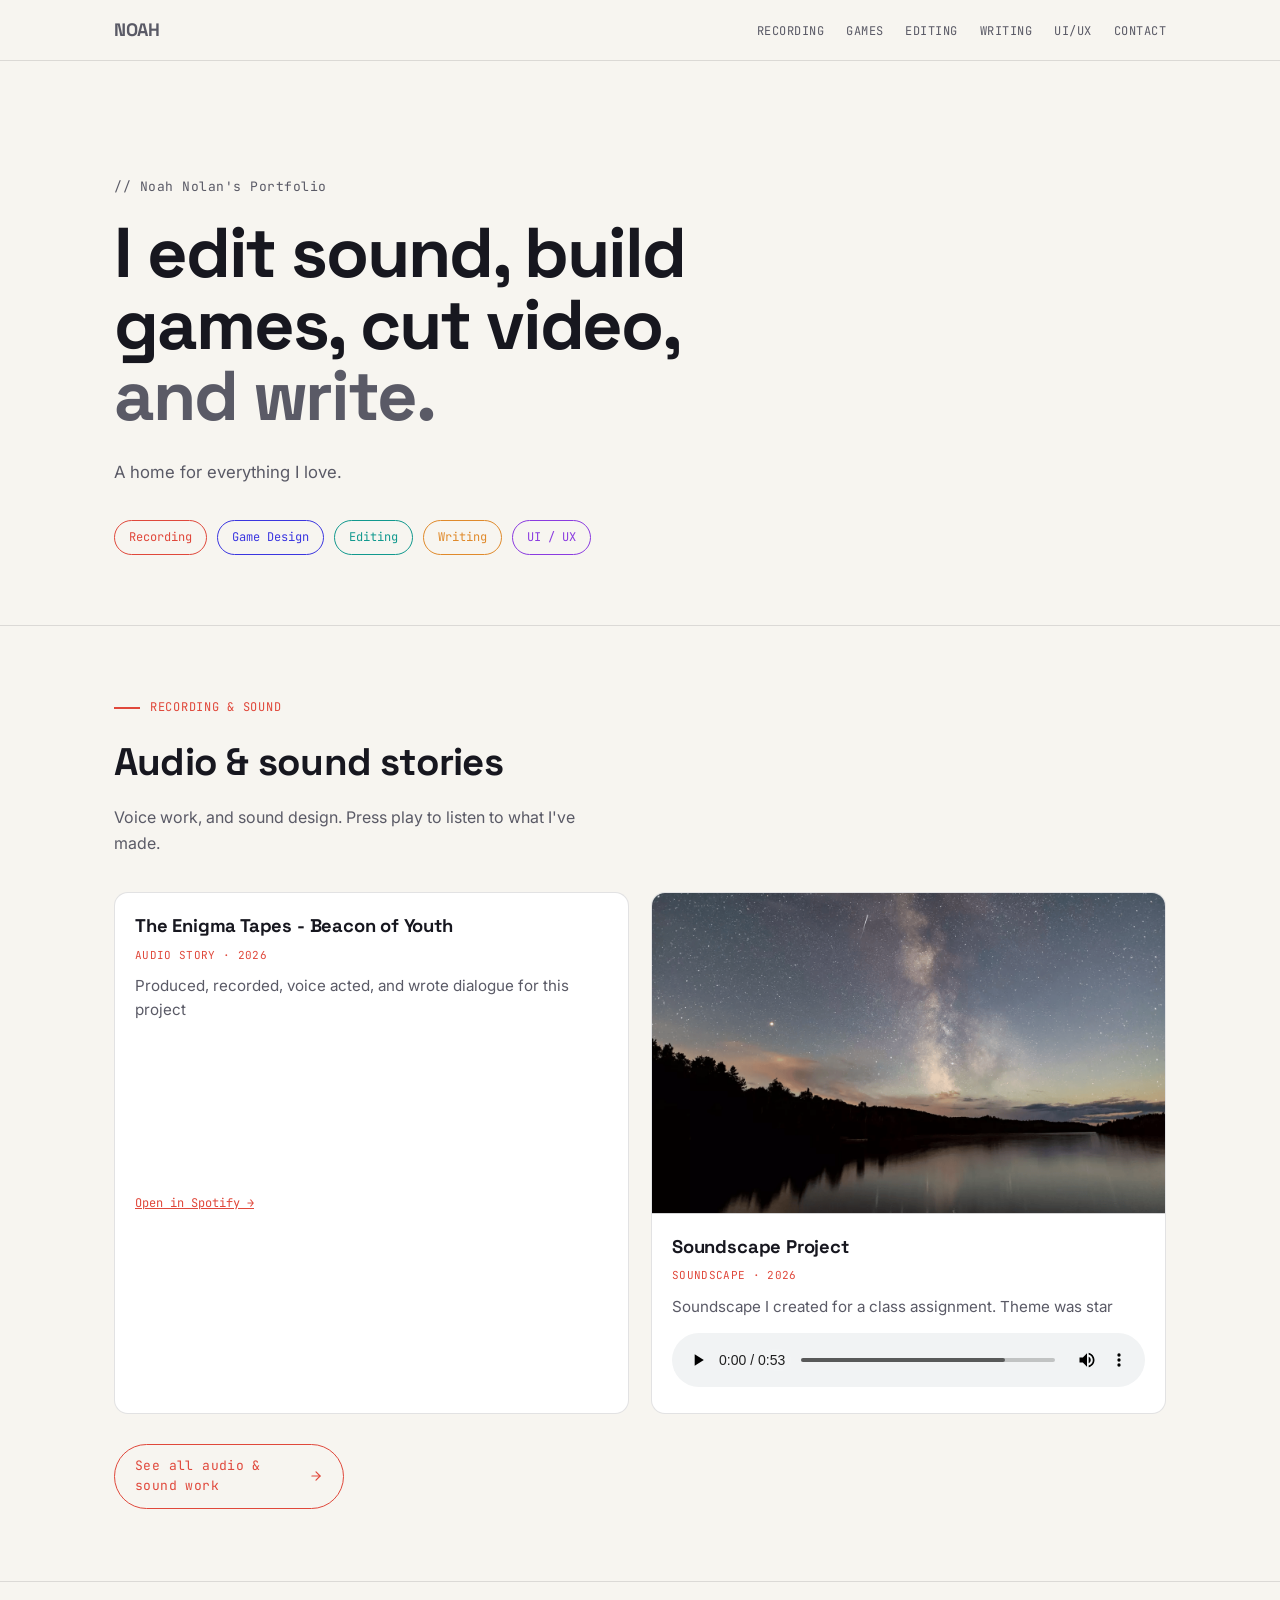
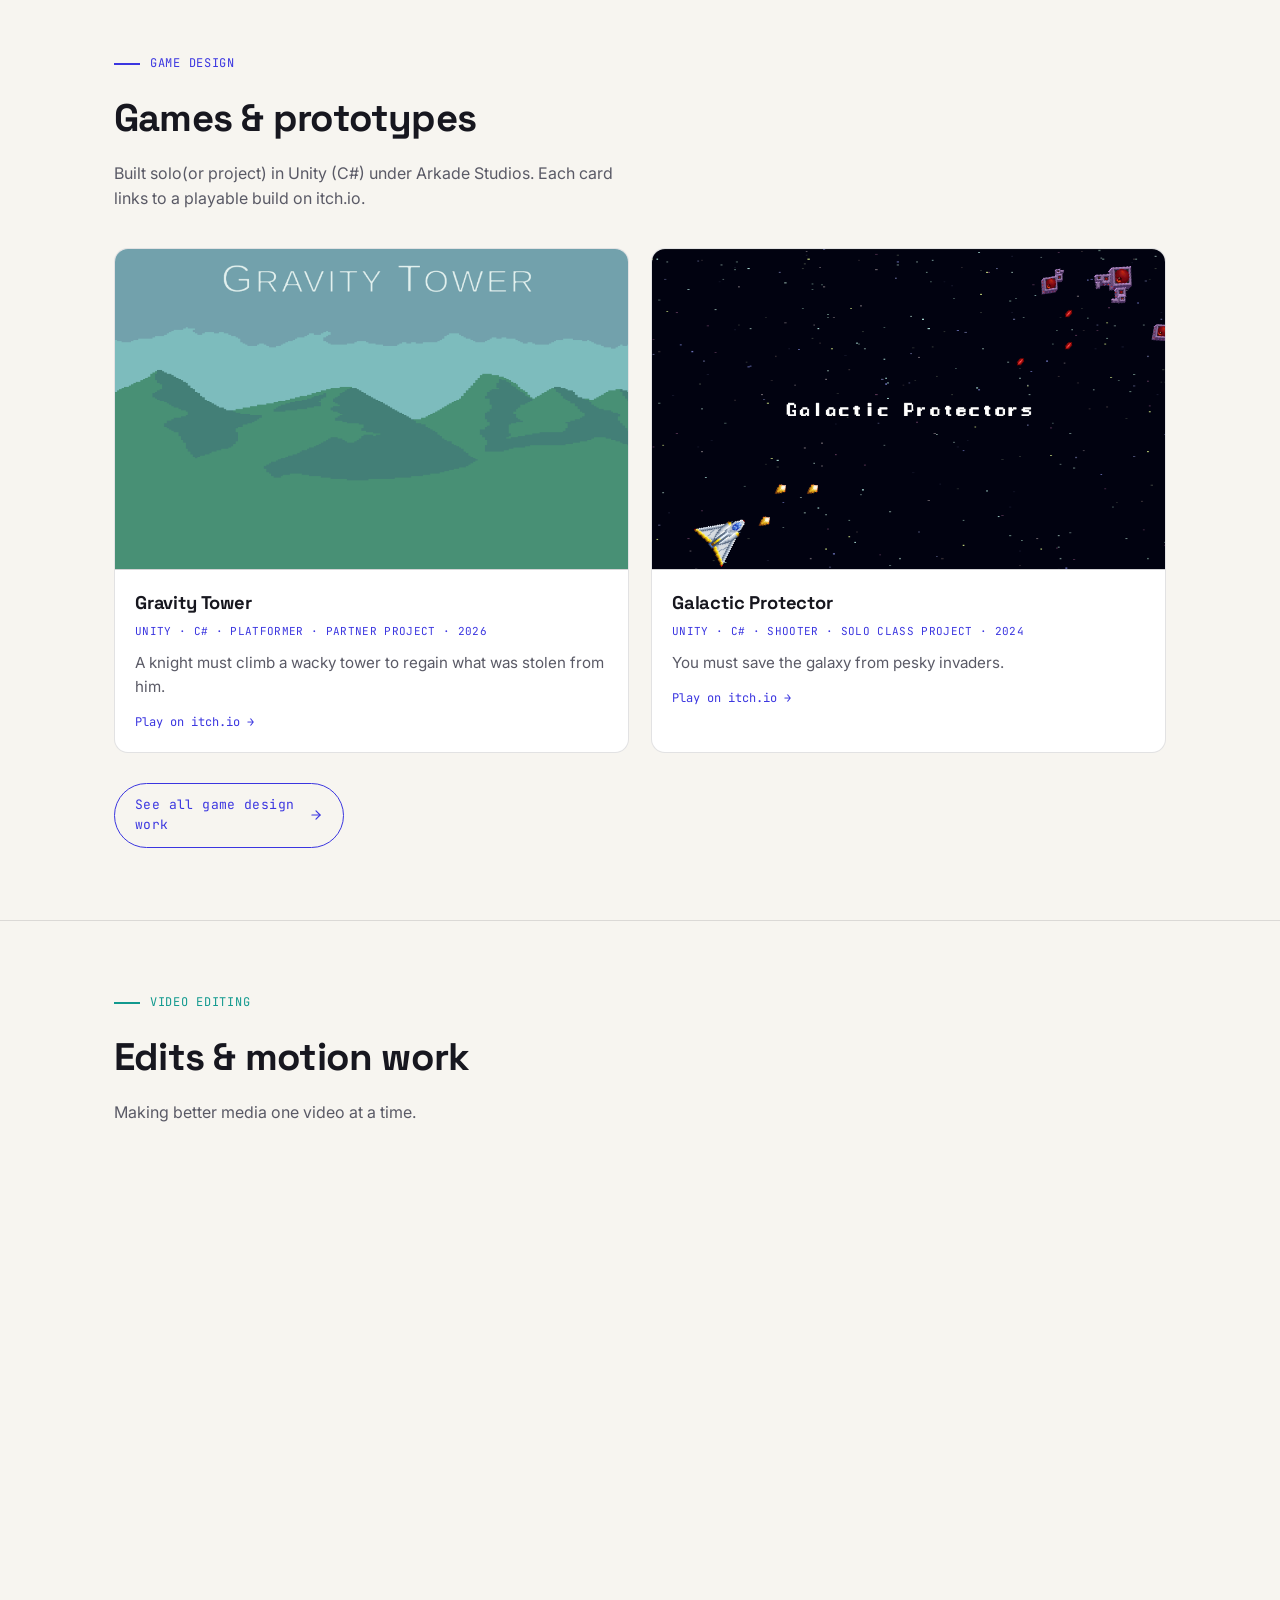
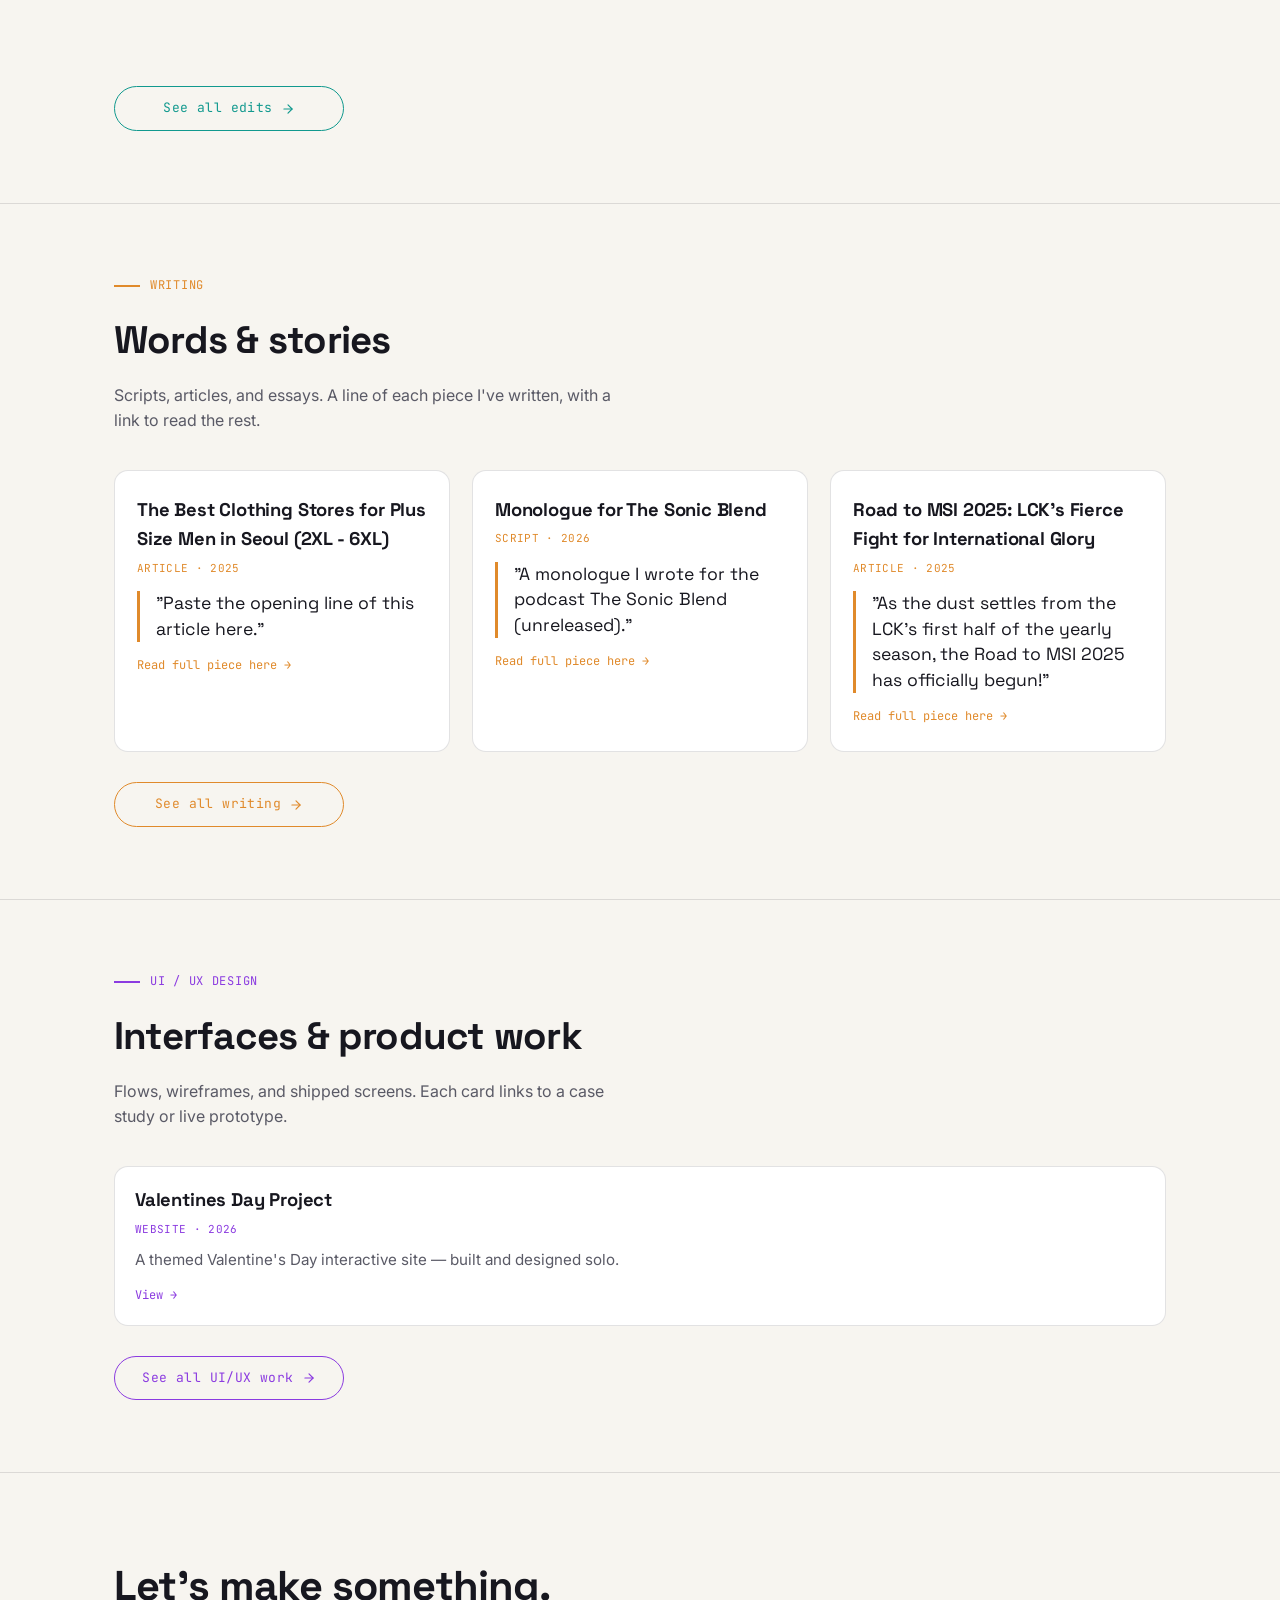
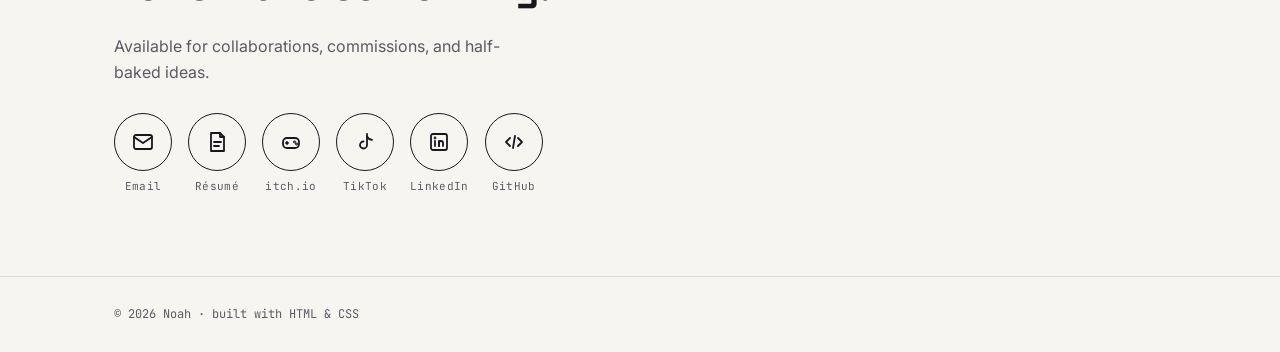
==== commit 7e4ef229: "updated soundscape description" ====
--- a/index.html
+++ b/index.html
@@ -11,27 +11,6 @@
 <link rel="stylesheet" href="style.css">
 <script src="script.js" defer></script>
 
-<style>
-/* Contact icon buttons — scoped to this page (matches contact.html) */
-.icon-row{display:flex;flex-wrap:wrap;gap:16px;margin-top:28px}
-.icon-btn{
-  display:flex;flex-direction:column;align-items:center;gap:7px;
-  text-decoration:none;color:var(--ink);
-}
-.icon-btn .circle{
-  width:58px;height:58px;border-radius:50%;
-  border:1.5px solid var(--ink);display:flex;align-items:center;justify-content:center;
-  transition:background .18s,color .18s,transform .18s;
-  color:var(--ink);background:transparent;
-}
-.icon-btn svg{width:24px;height:24px;stroke:currentColor;fill:none;stroke-width:1.8;stroke-linecap:round;stroke-linejoin:round}
-.icon-btn .label{
-  font-family:var(--font-mono);font-size:11px;letter-spacing:.03em;color:var(--ink-soft);
-  transition:color .18s;
-}
-.icon-btn:hover .circle{background:var(--ink);color:var(--paper);transform:translateY(-3px)}
-.icon-btn:hover .label{color:var(--ink)}
-</style>
 </head>
 
 <body>
@@ -96,7 +75,7 @@
         <div class="body">
           <h3>Soundscape Project</h3>
           <p class="meta">SOUNDSCAPE · 2026</p>
-          <p>Soundscape I created for a class assignment.</p>
+          <p>Soundscape I created for a class assignment. Theme was star</p>
           <audio controls src="SoundScape Project.mp3">Your browser doesn't support audio.</audio>
         </div>
       </article>
@@ -229,7 +208,7 @@
           <h3>Road to MSI 2025: LCK's Fierce Fight for International Glory</h3>
           <p class="meta">ARTICLE · 2025</p>
           <blockquote>"As the dust settles from the LCK's first half of the yearly season, the Road to MSI 2025 has officially begun!"</blockquote>
-          <div class="links"><a href="road-to-msi-2025-part1.pdf" target="_blank">Read full piece here →</a></div>
+          <div class="links"><a href="Road to MSI 2025_ LCK’s Fierce Fight for International Glory.pdf" target="_blank">Read full piece here →</a></div>
         </div>
       </article>
 
@@ -300,7 +279,7 @@
       </a>
 
       <!-- Update the filename below to match your resume PDF in the repo -->
-      <a class="icon-btn" href="Noah_Nolan_Resume.pdf" target="_blank" aria-label="View resume PDF">
+      <a class="icon-btn" href="Noah Nolan Resume 7_14_2026 copy.pdf" target="_blank" aria-label="View resume PDF">
         <span class="circle">
           <svg viewBox="0 0 24 24"><path d="M6 3h9l4 4v14H6z"/><path d="M15 3v4h4"/><line x1="9" y1="12" x2="16" y2="12"/><line x1="9" y1="16" x2="14" y2="16"/></svg>
         </span>
--- a/style.css
+++ b/style.css
@@ -10,7 +10,7 @@
   --ink-soft:#5A5A66;     /* secondary text   */
   --line:rgba(23,23,31,.12);
   --card:#FFFFFF;
-  
+
   --c-game:#3B36E0;         /* UI / UX     – indigo */
   --c-rec:#E0483B;       /* Game design – red    */
   --c-edit:#11998E;       /* Editing     – teal   */
@@ -240,4 +240,27 @@
 @media(prefers-reduced-motion:reduce){
   body.pt-enter-forward,body.pt-enter-back,body.pt-exit-forward,body.pt-exit-back{transition:none!important;transform:none!important;opacity:1!important}
   .reveal{opacity:1!important;transform:none!important;transition:none!important}
-}+}
+
+/* ============================================================
+   10. CONTACT ICON BUTTONS
+   Used in the contact section on every page.
+   ============================================================ */
+.icon-row{display:flex;flex-wrap:wrap;gap:16px;margin-top:28px}
+.icon-btn{
+  display:flex;flex-direction:column;align-items:center;gap:7px;
+  text-decoration:none;color:var(--ink);
+}
+.icon-btn .circle{
+  width:58px;height:58px;border-radius:50%;
+  border:1.5px solid var(--ink);display:flex;align-items:center;justify-content:center;
+  transition:background .18s,color .18s,transform .18s;
+  color:var(--ink);background:transparent;
+}
+.icon-btn svg{width:24px;height:24px;stroke:currentColor;fill:none;stroke-width:1.8;stroke-linecap:round;stroke-linejoin:round}
+.icon-btn .label{
+  font-family:var(--font-mono);font-size:11px;letter-spacing:.03em;color:var(--ink-soft);
+  transition:color .18s;
+}
+.icon-btn:hover .circle{background:var(--ink);color:var(--paper);transform:translateY(-3px)}
+.icon-btn:hover .label{color:var(--ink)}
